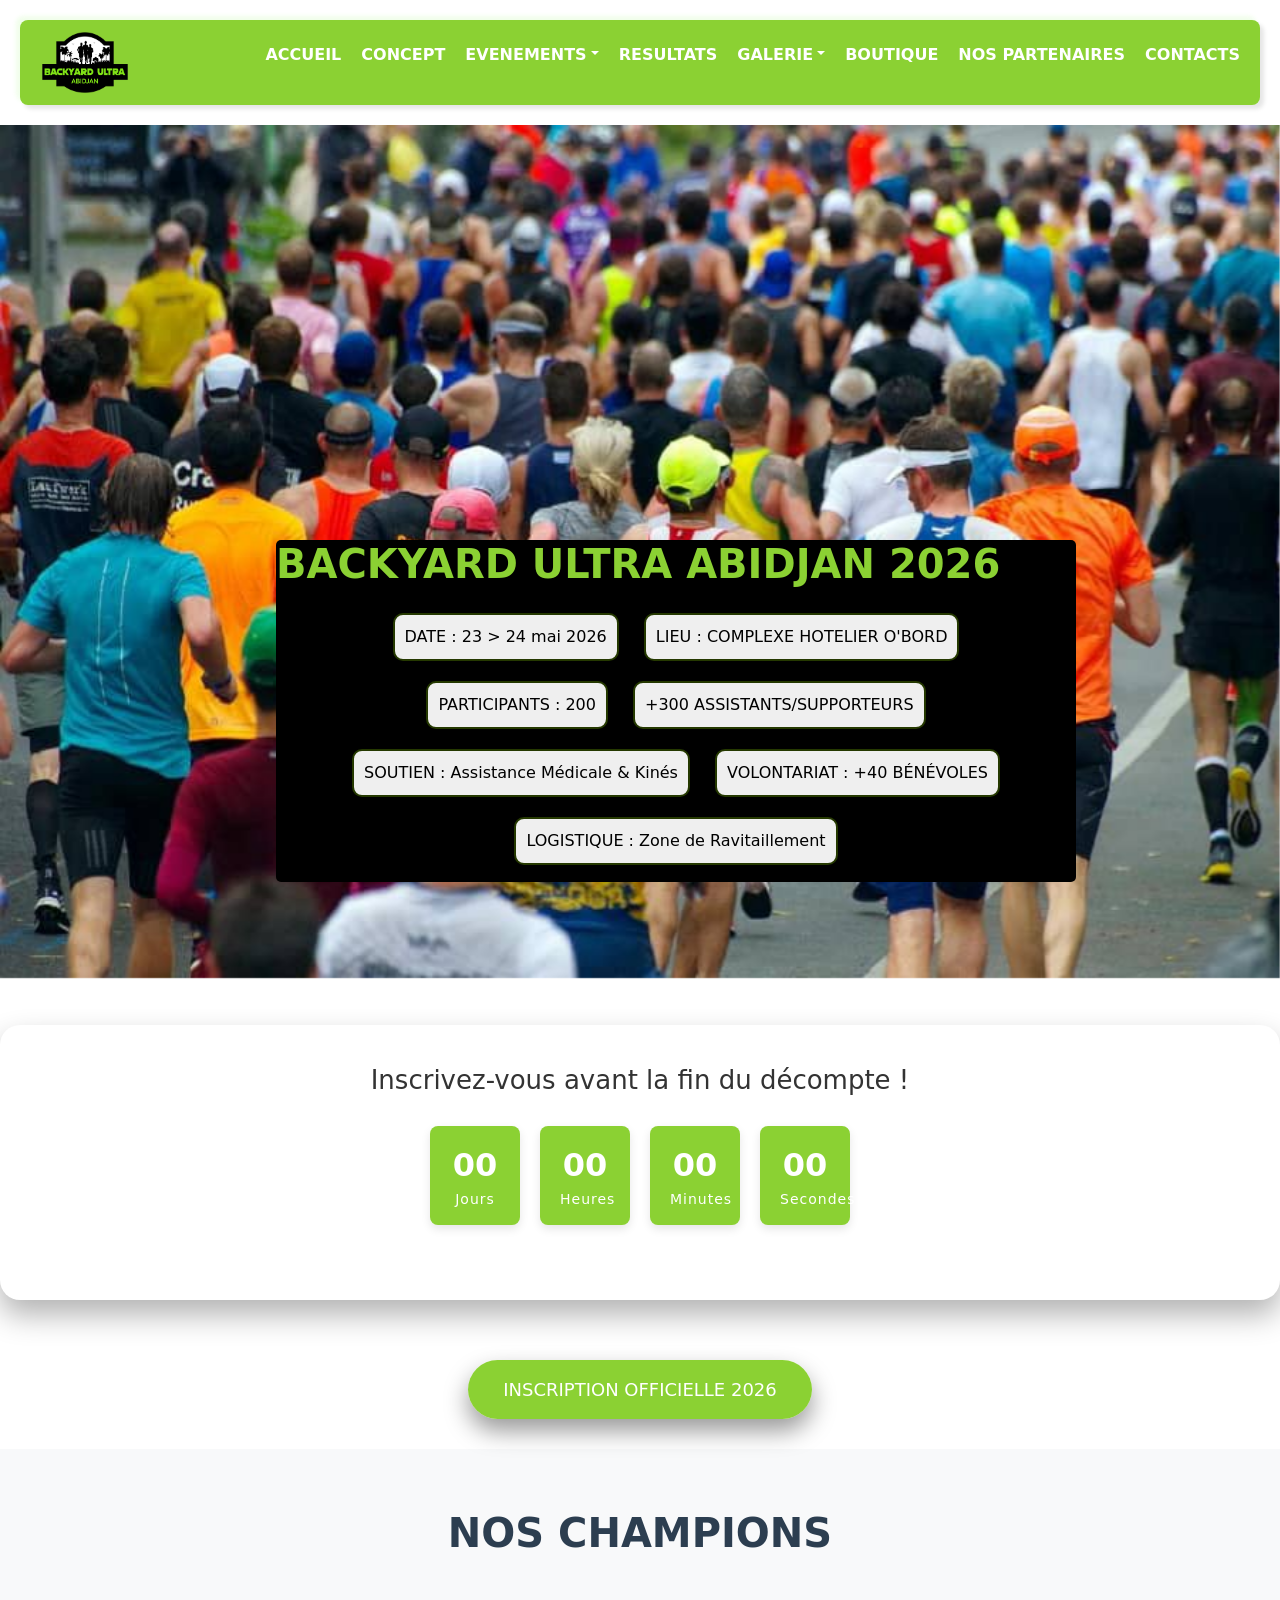
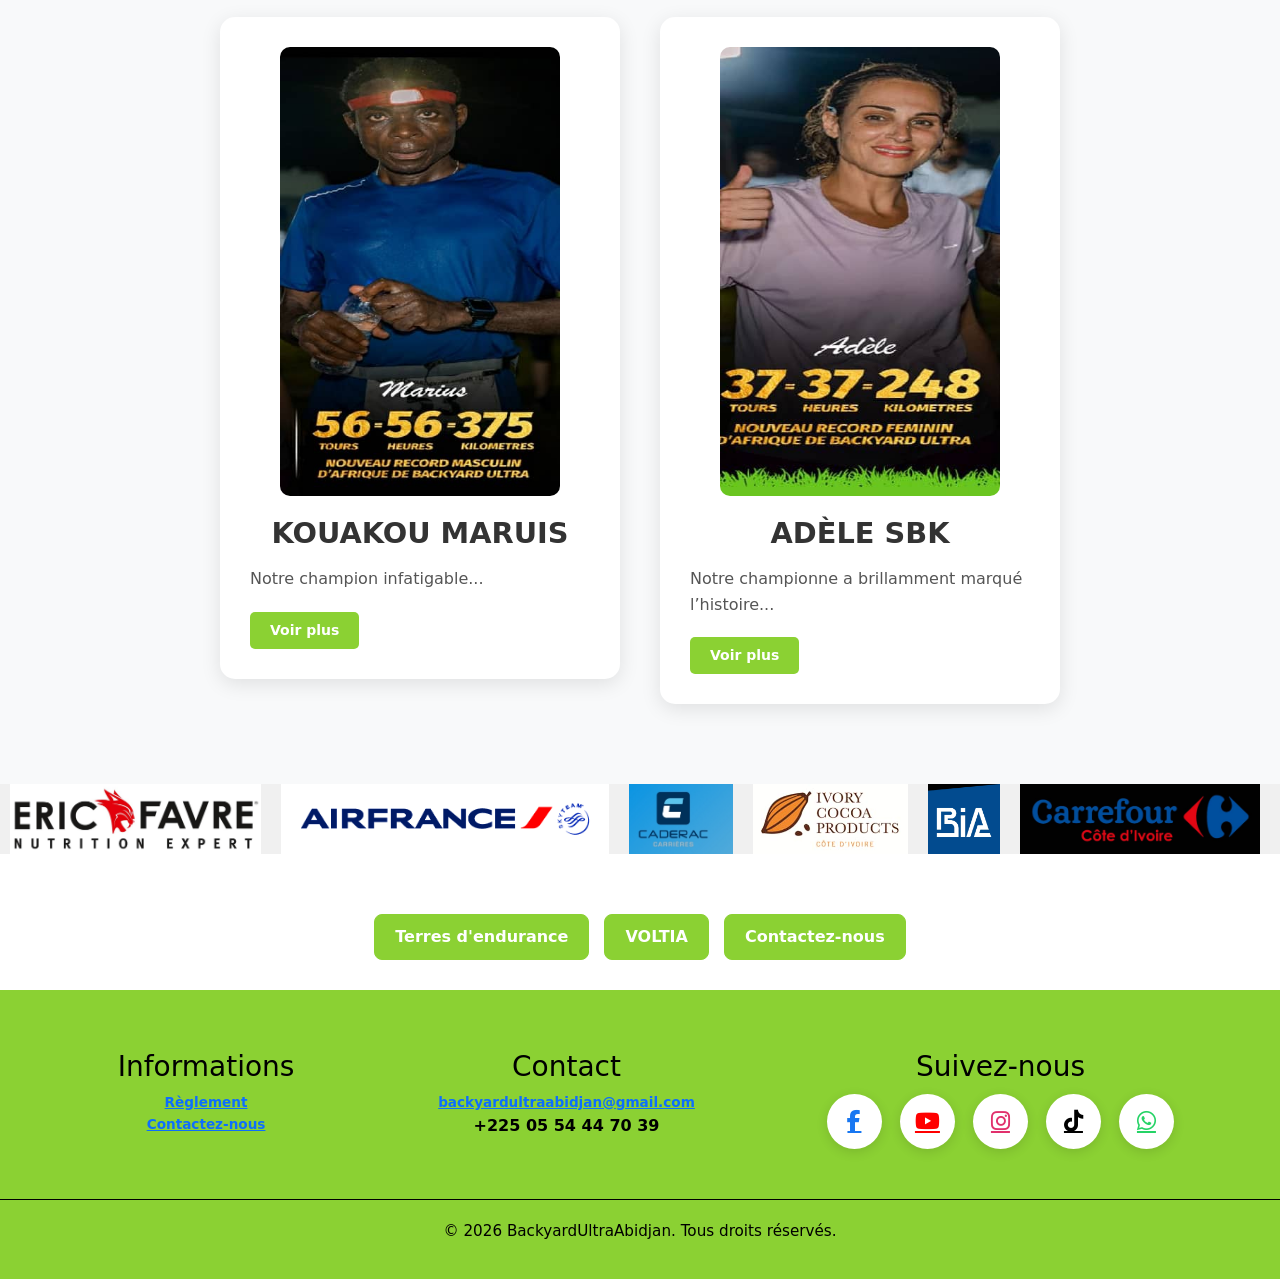
==== index.html @ 65a9fda5 "finition" ====
<!DOCTYPE html>
<html lang="en">
<head>
    <meta charset="UTF-8">
    <meta name="viewport" content="width=device-width, initial-scale=1.0">
     <title>BackyardUltraAbidjan</title>
    <link rel="stylesheet" href="style.css">
    <link href="https://cdn.jsdelivr.net/npm/bootstrap@5.3.3/dist/css/bootstrap.min.css" rel="stylesheet" integrity="sha384-QWTKZyjpPEjISv5WaRU9OFeRpok6YctnYmDr5pNlyT2bRjXh0JMhjY6hW+ALEwIH" crossorigin="anonymous">
     <link rel="stylesheet" href="https://cdnjs.cloudflare.com/ajax/libs/font-awesome/6.5.0/css/all.min.css">
    
   
   
</head>
<body>
   <!--l'entete-->
    <header>
        <div class="logo">
            <img src="logo/BUA_New logo positif pour digital@4x.png" alt="">
        </div>

       <div class="menu-btn" id="menuBtn">☰</div>


        <nav>
            <ul> 
                <li><a href="index.html" class="active">ACCUEIL</a></li>
                <li><a href="concept.html">CONCEPT</a></li>
                <li><a href="evenement.html" class="dropdown-toggle" id="dropdownMenuLink" data-bs-toggle="dropdown" aria-expanded="false">EVENEMENTS</a>
 <!--menu deroulant--><ul class="dropdown-menu" aria-labelledby="dropdownMenuLink">
                        <li><a class="dropdown-item" href="inscription.html">INSCRIPTION</a></li>
                        <li><a class="dropdown-item" href="reglement.html">RÈGLEMENTS</a></li>
                        <li><a class="dropdown-item" href="participant.html">PARTICIPANTS</a></li>
                        
                        
                     </ul>
                <li><a href="resultat.html">RESULTATS</a></li>
                <li><a href="galerie.html" class="dropdown-toggle" id="dropdownMenuLink" data-bs-toggle="dropdown" aria-expanded="false">GALERIE</a>
 <!--menu deroulant--><ul class="dropdown-menu" aria-labelledby="dropdownMenuLink">
                        <li><a class="dropdown-item" href="photo.html">PHOTOS</a></li>
                        <li><a class="dropdown-item" href="video.html">VIDEOS</a></li>
                        
                     </ul>
                </li>
                <li><a href="boutique.html">BOUTIQUE</a></li>
                <li><a href="partenaire.html">NOS PARTENAIRES</a></li>
                <li><a href="contact.html">CONTACTS</a></li>
            </ul>
        </nav>
    </header>
    
    <main>
        <div id="carouselExampleSlidesOnly" class="carousel slide" data-bs-ride="carousel">
            <div class="carousel-inner">
                <div class="carousel-item active">
                <img src="img/photo1.jpeg" class="d-block w-100 h-25"  alt="...">
                </div>
                <div class="carousel-item">
                <img src="img/photo2.jpg" class="d-block w-100  h-25" alt="...">
                </div>
                <div class="carousel-item">
                <img src="img/photo3.jpg" class="d-block w-100  h-25" alt="...">
                </div>
            </div>
        </div>
       
        <!--nos actualites-->
        <div class="actualite">
            <h1 class="defile">BACKYARD ULTRA ABIDJAN 2026</h1>
        <div class="btn">
            <button>DATE : 23 > 24 mai 2026</button>
            <button>LIEU : COMPLEXE HOTELIER O'BORD</button>
            <button>PARTICIPANTS : 200</button>
            <button>+300 ASSISTANTS/SUPPORTEURS</button>
            <button>SOUTIEN : Assistance Médicale & Kinés</button>
            <button>VOLONTARIAT : +40 BÉNÉVOLES</button>
            <button>LOGISTIQUE : Zone de Ravitaillement</button>
        </div>
        </div>
        <!--nos records-->
 </main>    
  <div class="countdown-container">
    <h2 class="inscription-h2">Inscrivez-vous avant la fin du décompte !</h2>
    <div class="countdown">
        <div class="time-box"><span id="days">00</span><p>Jours</p></div>
        <div class="time-box"><span id="hours">00</span><p>Heures</p></div>
        <div class="time-box"><span id="minutes">00</span><p>Minutes</p></div>
        <div class="time-box"><span id="seconds">00</span><p>Secondes</p></div>
    </div>
</div>

<div class="action-section">
    <a href="inscription.html" class="register-button">INSCRIPTION OFFICIELLE 2026</a>
</div>
<section class="champions-section">
    <h2>NOS CHAMPIONS</h2>

    <div class="champions-wrapper">
        <div class="profile-card">
            <img src="img/maruis3.jpeg" alt="Champion" class="profile-img">
            <h3>Kouakou Maruis</h3>
            <div class="content">
                <p>Notre champion infatigable...</p>
                <div class="more-text">
                    <p>Marius Kouakou est un athlète ivoirien spécialisé en <strong>ultra-endurance</strong>, 
particulièrement dans le format <strong>Backyard Ultra</strong>, 
une course où chaque athlète doit parcourir <strong>6,7 km toutes les heures</strong>.
<br>

Lors de la <strong>Backyard Ultra Abidjan 2025</strong>, 
il remporte la compétition après <strong>31 boucles consécutives</strong>, 
soit environ <strong>207 km en 31 heures</strong>.
<br>

Sur la scène internationale, il réalise une performance historique en Belgique 
en <strong>avril 2025</strong> avec <strong>56 boucles</strong> 
(≈ <strong>375 km</strong>), 
devenant <strong>recordman africain masculin</strong> de la discipline.
<br>

Par ses exploits, Marius Kouakou contribue activement 
au rayonnement de la <strong>Côte d’Ivoire</strong> 
dans l’ultra-endurance mondiale.
</p>
                </div>
                <button class="btn-read-more">Voir plus</button>
            </div>
        </div>

        <div class="profile-card">
            <img src="img/adele.jpeg" alt="Championne" class="profile-img">
            <h3>Adèle Sbk</h3>
            <div class="content">
                <p>Notre championne a brillamment marqué l’histoire...</p>
                <div class="more-text">
                    <p>Adèle est une athlète ivoirienne spécialisée en <strong>ultra-endurance</strong>, 
notamment dans le format <strong>Backyard Ultra</strong>, 
une discipline exigeante où les coureurs doivent parcourir 
<strong>6,7 km chaque heure</strong> sans limite de temps.
<br>

Lors de la <strong>Backyard Ultra Abidjan 2025</strong>, 
elle s’illustre comme <strong>meilleure femme de la compétition</strong> 
en réalisant <strong>30 boucles consécutives</strong>, 
confirmant sa place parmi les athlètes majeures de la discipline en Côte d’Ivoire.
<br>

Sur la scène internationale, Adèle réalise une performance historique 
en <strong>avril 2025 en Belgique</strong> en complétant 
<strong>37 boucles</strong>, soit environ <strong>248 km</strong>.
<br>

Cette performance lui permet de devenir 
<strong>recordwoman africaine féminine de Backyard Ultra</strong>, 
faisant d’elle une figure inspirante de l’ultra-endurance africaine 
et un modèle pour de nombreuses coureuses.
</p>
                </div>
                <button class="btn-read-more">Voir plus</button>
            </div>
        </div>
    </div>
</section>


    <div class="marquee-container">
    <div class="marquee-track">
        <img src="logo/eric favre.jpeg" alt="Logo Eric Favre">
        <img src="logo/Logo-Air-France_10x213mm.jpeg" alt="Logo Air France">
        <img src="logo/caderac bleu.png" alt="Logo CADERAC">
        <img src="logo/cocoa.jpeg" alt="Logo Ivory Cocoa Products">
        <img src="logo/bia.jpeg" alt="Logo BIA">
        <img src="logo/carefou.jpeg" alt="Logo Carrefour">
        <img src="logo/Logo-Agilly.jpeg" alt="Logo Agilly">
        <img src="logo/satom.jpeg" alt="Logo SOGEA SATOM">
        <img src="logo/Logo-BeSport-Officiel-Noir-PDF.jpeg" alt="Logo Be Sport">
        <img src="logo/Logo-SCCI-2-_3_.jpeg" alt="Logo SCCI">
        <img src="logo/sotaci.jpeg" alt="Logo Sotaci">

        <img src="logo/eric favre.jpeg" alt="Logo Eric Favre">
        <img src="logo/Logo-Air-France_10x213mm.jpeg" alt="Logo Air France">
        <img src="logo/caderac bleu.png" alt="Logo CADERAC">
        <img src="logo/cocoa.jpeg" alt="Logo Ivory Cocoa Products">
        <img src="logo/bia.jpeg" alt="Logo BIA">
        <img src="logo/carefou.jpeg" alt="Logo Carrefour">
        <img src="logo/Logo-Agilly.jpeg" alt="Logo Agilly">
        <img src="logo/satom.jpeg" alt="Logo SOGEA SATOM">
        <img src="logo/Logo-BeSport-Officiel-Noir-PDF.jpeg" alt="Logo Be Sport">
        <img src="logo/Logo-SCCI-2-_3_.jpeg" alt="Logo SCCI">
        <img src="logo/sotaci.jpeg" alt="Logo Sotaci">
    </div>
    </div>




 <div class="action-section">
    <div class="additional-links">
        <a href="https://www.terresdendurance.com" target="_blank">Terres d'endurance</a>
        <span class="separator">•</span>

        <a href="https://www.voltia.com" target="_blank">VOLTIA</a>
        <span class="separator">•</span>

        <!-- <a href="inscription.html">Règlement de la course</a>
        <span class="separator">•</span> -->

        <!-- <a href="partenaire.html">Nos Partenaires</a>
        <span class="separator">•</span> -->

        <a href="contact.html">Contactez-nous</a>
    </div>
</div>

    
    <footer>
    <div class="footer-container">
        
        <div class="footer-column">
            <h3>Informations</h3>
            <p class="contact-detail-c">
                <a href="reglement.html">Règlement</a>
            </p>
            <p class="contact-detail-c">
                <a href="contact.html">Contactez-nous</a>
            </p>
        </div>

        <div class="footer-column">
            <h3>Contact</h3>
            <p class="contact-detail-c">
                <a href="mailto:gmail.com">backyardultraabidjan@gmail.com</a>
            </p> 
            <p class="contact-detail">
                +225 05 54 44 70 39
            </p>
        </div>

        <div class="footer-column">
            <h3>Suivez-nous</h3>
            <div class="social-icons">
                <a href="https://www.facebook.com/share/1AxxpA745M/" target="_blank" class="social-link facebook"><i class="fab fa-facebook-f"></i></a>
                <a href="https://www.youtube.com/@BackyardUltraAbidjan" target="_blank" class="social-link youtube"><i class="fab fa-youtube"></i></a>
                <a href="https://www.instagram.com/backyardultraabidjan" target="_blank" class="social-link instagram"><i class="fab fa-instagram"></i></a>
                <a href="#" target="_blank" class="social-link tiktok"><i class="fab fa-tiktok"></i></a>
                <a href="#" target="_blank" class="social-link whatsapp"><i class="fab fa-whatsapp"></i></a>
            </div>
        </div>

    </div>

    <div class="footer-bottom">
        <div class="container">
            <p>&copy; <span id="year"></span> BackyardUltraAbidjan. Tous droits réservés.</p>
        </div>
    </div>

   </footer>
   
    
    <script src="https://cdn.jsdelivr.net/npm/bootstrap@5.3.3/dist/js/bootstrap.bundle.min.js" integrity="sha384-YvpcrYf0tY3lHB60NNkmXc5s9fDVZLESaAA55NDzOxhy9GkcIdslK1eN7N6jIeHz" crossorigin="anonymous"></script>
    <script src="script.js"></script>
</body>
</html>
---- style.css ----
*{
    margin: 0;
    padding: 0;
    box-sizing: border-box;
}
body{
    font-family: "Trebuchet MS";
}
header{
    display: flex;
    justify-content: space-between;
    margin: 20px;
    box-shadow: 4px 4px 4px rgba(0, 0, 0, 0.1), -4px -4px 4px rgba(108, 248, 53, 0.1);
    border-radius: 8px;
    padding: 10px 20px;
    align-items: center;
    background-color: rgba(139,209,51,1);
}
.logo img {
    height: 65px;
    width: 90px;
    border-radius: 5px;
}
nav ul{
    display: flex;
    list-style: none;
    gap: 20px;
    
}
nav ul li a {
    text-decoration: none;
    color: white;
    transition: 0.3s;
    font-weight: bold;
}
nav ul li a:hover {
    display: block;
    color: rgba(139,209,51,1);
    background-color: white;
    padding: 10px;
    transition: 0.3s;
}
/*nos actualites*/
.actualite{
    position: absolute;
    top: 60%;
    left: 20%;
    background-color: #000000;
    width: 800px;
    margin: auto 20px;
    border-radius: 5px;
}
.actualite h1{
    font-weight: bold;
    color: rgba(139,209,51,1);
    text-align: center;
}
.btn {
    display: grid;
    grid-template-columns: 1fr 1fr;
}
.actualite button{
    gap: 20px;
    padding: 10px;
    border-radius: 10px;
    border: #253900 solid 2px;
    margin: 10px;
}
/*nos records*/
.records{
    background-color: #EEEEEE;
    margin: auto;
    width: 1000px;
    padding: 10px;
    height: fit-content;
    align-self: center;
}
.records h2{
    text-align: center;
}
.records-contenu{
    display: grid;
    grid-template-columns: 1fr 1fr;
    gap: 20px;

}
.records-contenu img{
    width: 500px;
    height: 500px;
}
.records .text{
    overflow: scroll;
    height: 500px;
}

.defile {
  white-space: nowrap;
  display: inline-block;
  position: relative;
  animation: defilement 8s linear infinite;
}

@keyframes defilement {
  from {
    transform: translateX(100%);
  }
  to {
    transform: translateX(-100%);
  }
}

@media (max-width: 768px) {
    .actualite {
        position: relative;
        left: auto;
        width: 95%;
        margin: 20px auto;
    }
}
html, body {
    overflow-x: hidden;
}

footer {
  background-color:rgba(139,209,51,1);
  padding: 20px 0;
  font-size: 0.95rem;
  width: 100%;
  text-align: center;

}

 
   
.concept-container {
  max-width: 800px;
  margin: 50px auto;
  padding: 40px;
  
  font-family: "Trebuchet MS";
  background: #ffffff;
  border-radius: 15px;
  box-shadow: 0 10px 30px rgba(139,209,51,1);
  font-size: 1.2rem; 
  border: 5px solid transparent;
  animation: cadre-lumineux 5s infinite linear;
}

.concept-container h1 {
  text-align: center;
  font-size: 2.5em;
  color: rgba(139,209,51,1);
  margin-bottom: 20px;
  text-transform: uppercase;
  letter-spacing: 2px;
  padding-bottom: 10px;
  border-bottom: 3px solid rgba(139,209,51,1);
}

.concept-container p {
  text-align: center;
  font-size: 1.5em;
  color:rgba(139,209,51,1);
  margin-top: 30px;
  margin-bottom: 25px;
}

.concept-container ul {
  list-style: none;
  padding: 0;
  margin: 0;
}

.concept-container li {
  background-color: #e9f7ff;
  padding: 15px 20px;
  margin-bottom: 10px;
  border-radius: 8px;
  transition: transform 0.3s ease, box-shadow 0.3s ease;
  font-size: 1.1em;
  color: black;
  line-height: 1.5;
}

.concept-container li:hover {
  transform: translateY(-3px);
  box-shadow: 0 5px 15px rgba(139,209,51,1);
}

.concept-container li strong {
  color: rgba(139,209,51,1);
  font-weight: 700;
}

@keyframes cadre-lumineux {
  0% {
    border-color: rgba(139,209,51,1);
    box-shadow: 0 0 20px rgba(139,209,51,1);
  }
  25% {
    border-color: #28a745;
    box-shadow: 0 0 25px rgba(40, 167, 69, 0.8);
  }
  50% {
    border-color: rgba(139,209,51,1);
    box-shadow: 0 0 20px rgba(7, 255, 52, 0.705);
  }
  75% {
    border-color: rgba(139,209,51,1);
    box-shadow: 0 0 25px rgba(139,209,51,1);
  }
  100% {
    border-color: rgba(139,209,51,1);
    box-shadow: 0 0 20px rgba(139,209,51,1);
  }
}

.expectations-container {
    max-width: 900px;
    margin: 50px auto;
    text-align: center;
    padding: 40px;
    border-radius: 20px;
    background: linear-gradient(135deg,rgba(139,209,51,1), rgba(139,209,51,1));
    box-shadow: 0 8px 25px rgba(0,0,0,0.2);
    animation: fadeIn 1.5s ease-in-out;
    font-size: 1.2rem;
    font-family: "Trebuchet MS";
}


.concept-h3{
  color: white;
  font-family: "Trebuchet MS";
}


.expectations-container h2 {
    color: white;
    font-size: 2.3rem;
    letter-spacing: 2px;
    margin-bottom: 25px;
    animation: slideDown 1.2s ease-out;
}

.expectations-list {
    list-style: none;
    padding: 0;
    margin: 0;
}

.list-item {
    background: white;
    padding: 20px;
    margin: 15px 0;
    border-radius: 15px;
    box-shadow: 0 5px 15px rgba(0,0,0,0.1);
    transition: transform .3s, box-shadow .3s;
    animation: slideUp 1s ease-out;
}

.list-item:hover {
    transform: translateY(-5px) scale(1.02);
    box-shadow: 0 10px 25px rgba(0,0,0,0.15);
}

.list-item h3 {
    color: rgba(139,209,51,1);
    margin-bottom: 10px;
}

.sub-list {
    margin-top: 10px;
    text-align: left;
    list-style: disc;
    padding-left: 30px;
    color: #444;
}

@keyframes fadeIn {
    from { opacity: 0; transform: scale(0.95); }
    to { opacity: 1; transform: scale(1); }
}

@keyframes slideUp {
    from { opacity: 0; transform: translateY(30px); }
    to { opacity: 1; transform: translateY(0); }
}

@keyframes slideDown {
    from { opacity: 0; transform: translateY(-20px); }
    to { opacity: 1; transform: translateY(0); }
}
 
.countdown-container {
  background: white;
  padding: 40px;
  border-radius: 20px;
  text-align: center;
  box-shadow: 0 15px 30px rgba(0,0,0,0.3);
  animation: fadeIn 1s ease-in-out;
}

.inscription-h2 {
  margin-bottom: 30px;
  font-size: 26px;
  color: #333;
}

.countdown {
  display: flex;
  gap: 20px;
  justify-content: center;
  flex-wrap: wrap;
}

.time-box {
  background: rgba(139,209,51,1);
  color: white;
  padding: 20px 25px;
  border-radius: 14px;
  min-width: 90px;
  box-shadow: 0 8px 15px rgba(0,0,0,0.2);
  animation: pulse 1.5s infinite;
}

.time-box span {
  font-size: 32px;
  font-weight: bold;
  display: block;
}

.time-box p {
  margin: 0;
  font-size: 14px;
  letter-spacing: 1px;
}

.action-section {
  margin-top: 30px;
  text-align: center;
}

.register-button {
  display: inline-block;
  padding: 16px 35px;
  background: linear-gradient(rgba(139,209,51,1), rgba(139,209,51,1), rgba(139,209,51,1));
  color: white;
  font-size: 18px;
  text-decoration: none;
  border-radius: 50px;
  box-shadow: 0 12px 25px rgba(0,0,0,0.4);
  transition: 0.4s;
}

.register-button:hover {
  transform: translateY(-5px) scale(1.05);
  box-shadow: 0 20px 35px rgba(0,0,0,0.5);
}

@keyframes pulse {
  0% { transform: scale(1); }
  50% { transform: scale(1.07); }
  100% { transform: scale(1); }
}

@media (max-width: 600px) {
  .time-box {
    min-width: 70px;
    padding: 15px;
  }

  .time-box span {
    font-size: 24px;
  }
}

.annonce-box {
  max-width: 800px;
  margin: auto;
}

.annonce-box h2 {
  text-align: center;
  margin-bottom: 20px;
}

.annonce {
  display: flex;
  gap: 20px;
  background: white;
  padding: 20px;
  border-radius: 12px;
  box-shadow: 0 5px 15px rgba(0,0,0,0.1);
  align-items: center;
}

.annonce-img {
  width: 180px;
  height: 180px;
  object-fit: cover;
  border-radius: 10px;
}

.annonce-text {
  flex: 1;
}

.voir-plus-btn {
  margin-top: 12px;
  padding: 10px 18px;
  border: none;
  background: rgba(139,209,51,1);
  color: white;
  border-radius: 6px;
  cursor: pointer;
  transition: 0.3s;
}

.voir-plus-btn:hover {
  background: rgba(54, 209,191, 1);
}

.contact-section {
    display: flex;
    justify-content: center;
    padding: 40px 15px;
    font-family: 'Trebuchet MS';
}

.contact-card {
    background: white;
    max-width: 900px;
    width: 100%;
    padding: 40px;
    border-radius: 18px;
    box-shadow: 0 6px 20px rgba(0,0,0,0.08);
}

.title {
    font-size: 34px;
    color: rgba(139,209,51,1);
    text-align: center;
}

.description {
    text-align: center;
    color: #555;
    max-width: 700px;
    margin: 10px auto 20px;
    font-size: 1.2rem;
}

.subheader {
    color: rgba(139,209,51,1);
    margin-top: 25px;
    text-align: center;
}

.contact-grid {
    display: grid;
    grid-template-columns: repeat(auto-fit, minmax(260px, 1fr));
    gap: 20px;
    margin-top: 25px;
}

.contact-item {
    display: flex;
    gap: 15px;
    padding: 18px;
    background: #f9fbff;
    border-radius: 12px;
    box-shadow: 0 3px 12px rgba(0,0,0,0.06);
}

.icon-wrap i {
    font-size: 28px;
    color: rgba(139,209,51,1);
}

.contact-title {
    color: rgba(139,209,51,1);
    font-size: 15px;
    margin: 0;
}

.contact-detail {
    font-weight: 600;
    margin: 2px 0 0 0;
    font-size: 1rem;
}
.contact-detail-c {
  font-size: 0.85rem;
  font-weight: 600;
    margin: 2px 0 0 0;
    
    
}

.contact-detail a {
    color:black;
    text-decoration: none;

}

.section-title {
    margin-top: 40px;
    color: rgba(139,209,51,1);
    text-align: center;
}

.contact-form {
    display: flex;
    flex-direction: column;
    gap: 12px;
    width: 100%;
    margin-top: 15px;
}

.contact-form input,
.contact-form textarea {
    padding: 14px;
    border-radius: 10px;
    border: 1px solid #dfe6f3;
    background: #f7faff;
    font-size: 16px;
    outline: none;
}

.btn-c {
    width: 220px;
    padding: 14px;
    background: rgba(139,209,51,1);
    border: none;
    border-radius: 30px;
    font-weight: bold;
    cursor: pointer;
    margin-top: 10px;
}

.btn-c:hover {
    background: rgba(54,209,191,1);
}

.separator {
    margin: 35px 0;
    border: none;
    height: 2px;
    background: #e6e6e6;
}

.social-icons {
    display: flex;
    justify-content: center;
    gap: 18px;
    margin-top: 10px;
}

.social-link {
    width: 55px;
    height: 55px;
    background: #fff;
    display: flex;
    justify-content: center;
    align-items: center;
    border-radius: 50%;
    font-size: 22px;
    box-shadow: 0 3px 12px rgba(0,0,0,0.12);
    transition: 0.3s;
}

.social-link:hover {
    transform: scale(1.12);
}

.facebook { color: #1877f2; }
.youtube { color: #ff0000; }
.instagram { color: #e1306c; }
.tiktok { color: #000; }
.whatsapp { color: #25d366; }

.action-section {
    display: flex;
    justify-content: center;
    padding: 30px 0;
}

.additional-links {
    display: flex;
    flex-wrap: wrap; 
    gap: 15px; 
    justify-content: center; 
}

.additional-links .separator {
    display: none;
}

.additional-links a {
    display: inline-block;
    background-color: rgba(139,209,51,1);
    color: white;
    border: 1px solid rgba(139,209,51,1);
    border-radius: 8px;
    padding: 10px 20px;
    text-decoration: none;
    font-weight: bold;
    font-size: 16px;
    transition: background-color 0.3s ease, transform 0.1s ease;
}

.additional-links a:hover {
   background-color: rgba(54, 209,191, 1);
    border-color: rgba(54, 209,191, 1);
    transform: scale(1.02); 
}

.additional-links a:active {
    background-color: rgba(139,209,51,1);
    transform: scale(0.98);
}

/* .marquee-container {
    overflow: hidden; 
    height: 100px; 
    background-color: #f0f0f0; 
    margin: 20px 0; 
    width: 100%;
}

.marquee-content {
    display: flex;
    white-space: nowrap;
    animation: scroll-left 10s linear infinite;
}

.marquee-container:hover .marquee-content {
    animation-play-state: paused;
}

.marquee-content img {
    height: 90px; 
    width: auto; 
    margin: 0 30px; 
    align-self: center; 
} */

/* @keyframes scroll-left {
    from {
        transform: translateX(0); 
    }
    to {
        transform: translateX(-50%); 
    }
} */
 /* .marquee-container {
    width: 100%;
    overflow: hidden;
    background: #f0f0f0;
    padding: 15px 0;
} */

/* .marquee-content {
    display: flex;
    width: 200%;              
    animation: marquee 30s linear infinite;
} */

/* Logos */
/* .marquee-content img {
    height: 50px;
    width: auto;
    margin: 0 30px;
    flex-shrink: 0;        
} */

/* Animation stable */


/* Mobile */


/* Pause au survol (PC) */
/* .marquee-container:hover .marquee-content {
    animation-play-state: paused;
} */


.sponsor-section {
    max-width: 1200px;
    margin: 60px auto;
    padding: 20px;
    text-align: center;
}

.sponsor-row {
    margin: 40px 0;
    display: flex;
    justify-content: center;
    flex-wrap: wrap;
    gap: 40px;
}

.sponsor-row img {
    max-height: 120px;
    object-fit: contain;
    transition: 0.3s ease;
    filter: brightness(1);
}

.sponsor-row img:hover {
    transform: scale(1.08);
    filter: brightness(1.15);
}

.level-1 img {
    max-height: 150px;
}

.level-2 img {
    max-height: 130px;
}

.level-3 img {
    max-height: 120px;
}

.level-4 img {
    max-height: 100px;
}

@media (max-width: 768px) {
    .sponsor-row {
        gap: 25px;
    }

    .sponsor-row img {
        max-height: 90px;
    }

    .level-1 img {
        max-height: 120px;
    }
}

.sponsor-section-container {
    width: 100%;
    display: flex;
    justify-content: center;
    padding: 70px 20px;
    background: #f9fafb;
}

.sponsor-content {
    max-width: 900px;
    text-align: center;
}

.sponsor-content h1 {
    font-size: 38px;
    color: #1a2a4a;
    font-weight: 700;
    margin-bottom: 20px;
}

.sponsor-content p {
    font-size: 18px;
    line-height: 1.7;
    color: #444;
    margin-bottom: 30px;
}

.cta-button {
    display: inline-block;
    background:  rgba(139,209,51,1);
    padding: 14px 34px;
    color: white;
    font-size: 18px;
    border-radius: 35px;
    text-decoration: none;
    font-weight: 600;
    transition: 0.3s;
}

.cta-button:hover {
    background: rgba(54, 209,191, 1);
    transform: translateY(-2px);
}

.partner-title-section {
    text-align: center;
    margin: 40px 0 20px;
}

.partner-title-section h2 {
    font-size: 32px;
    font-weight: 700;
    color: rgba(139,209,51,1);
    position: relative;
    display: inline-block;
}

.partner-title-section h2::after {
    content: "";
    display: block;
    width: 80px;
    height: 4px;
    margin: 10px auto 0;
    border-radius: 3px;
    background: rgba(139,209,51,1);
}

.menu-btn {
  display: none;
  font-size: 30px;
  cursor: pointer;
}

@media (max-width: 768px) {
  .menu-btn {
    display: block;
  }

  .nav-links {
    display: none;
  }

  .nav-links.active {
    display: flex;
    flex-direction: column;
  }
}

.inscription-section {
  text-align: center;
  max-width: 700px;
  margin: 50px auto;
  font-family: Arial, sans-serif;
}

.title {
  font-size: 2.5rem;
  margin-bottom: 25px;
  font-weight: bold;
  color: #333;
}

.countdown {
  display: flex;
  justify-content: center;
  gap: 20px;
  margin-bottom: 35px;
}

.countdown div {
  background: #8bd133;
  padding: 15px 20px;
  border-radius: 8px;
  color: white;
  box-shadow: 0 4px 10px rgba(0,0,0,0.1);
  width: 90px;
}

.countdown span {
  font-size: 2rem;
  font-weight: bold;
  display: block;
}

.cta-box {
  background: #f5f5f5;
  padding: 25px;
  border-radius: 10px;
  box-shadow: 0 4px 10px rgba(0,0,0,0.1);
}

.cta-box p {
  margin-bottom: 20px;
  line-height: 1.6;
  font-size: 1.1rem;
}

.btn-link {
  display: inline-block;
  padding: 12px 25px;
  background: #8bd133;
  color: white;
  font-weight: bold;
  text-decoration: none;
  border-radius: 6px;
  transition: 0.3s;
}

.btn-link:hover {
  background: rgba(54, 209,191, 1);
}

@media (max-width: 500px) {
  .countdown {
    flex-wrap: wrap;
  }
}

.reglement-box {
  max-width: 800px;
  margin: 50px auto;
  padding: 30px;
  background: #ffffff;
  border-radius: 12px;
  box-shadow: 0 4px 20px rgba(0,0,0,0.1);
  font-family: Arial, sans-serif;
}

.reglement-title {
  text-align: center;
  font-size: 2.3rem;
  margin-bottom: 20px;
  color:rgba(139,209,51,1);
}

.intro {
  text-align: center;
  font-size: 1.1rem;
  margin-bottom: 40px;
  line-height: 1.6;
  color: #444;
}

.reglement-list {
  counter-reset: regles;
  list-style: none;
  padding-left: 0;
}

.reglement-list li {
  margin-bottom: 35px;
  padding-left: 10px;
}

.reglement-list h3 {
  font-size: 1.4rem;
  margin-bottom: 10px;
  color: #8bd133;
  font-weight: bold;
}

.reglement-list p {
  font-size: 1rem;
  line-height: 1.6;
  color: #333;
}

@media (max-width: 600px) {
  .reglement-box {
    padding: 20px;
  }
  .reglement-title {
    font-size: 1.8rem;
  }
  .reglement-list h3 {
    font-size: 1.2rem;
  }
}

.participants-box {
  max-width: 700px;
  margin: 40px auto;
  padding: 25px;
  background: #ffffff;
  border-radius: 12px;
  box-shadow: 0 3px 15px rgba(0,0,0,0.08);
  text-align: center;
  font-family: "Trebuchet MS";
}

.participants-title {
  font-size: 2.5rem;
  margin-bottom: 10px;
  color: #2c3e50;
  font-family: "Trebuchet MS";
}


.participants-subtitle {
  font-size: 1.5rem;
  margin-bottom: 15px;
  color: #8bd133;
  font-family: "Trebuchet MS";
}


.participants-text {
  font-size: 1.2rem;
  line-height: 1.6;
  color: #444;
  font-family: "Trebuchet MS";
}
  


@media (max-width: 600px) {
  .participants-box {
    padding: 20px;
  }
  .participants-title {
    font-size: 1.6rem;
  }
  .participants-subtitle {
    font-size: 1.1rem;
  }
}

.photos-page {
  max-width: 1200px;
  margin: 50px auto;
  padding: 20px;
  font-family: Arial, sans-serif;
}

.photos-title {
  text-align: center;
  font-size: 2.5rem;
  margin-bottom: 40px;
  color: #2c3e50;
  font-weight: bold;
}

.edition-block {
  margin-bottom: 50px;
}

.edition-block h2 {
  font-size: 1.8rem;
  color: #8bd133;
  margin-bottom: 15px;
  border-left: 6px solid #8bd133;
  padding-left: 10px;
}

.edition-gallery {
  display: grid;
  grid-template-columns: repeat(auto-fit, minmax(250px, 1fr));
  gap: 15px;
}

.edition-gallery img {
  width: 100%;
  height: 300px;
  object-fit: cover;
  border-radius: 10px;
  box-shadow: 0 3px 12px rgba(0,0,0,0.15);
  transition: transform 0.3s;
}

.edition-gallery img:hover {
  transform: scale(1.05);
}

@media (max-width: 600px) {
  .photos-title {
    font-size: 2rem;
  }
  .edition-block h2 {
    font-size: 1.4rem;
  }
}

/* .videos-page {
  max-width: 1200px;
  margin: 50px auto;
  padding: 20px;
  font-family: Arial, sans-serif;
}

.videos-title {
  text-align: center;
  font-size: 2.5rem;
  margin-bottom: 40px;
  color: #2c3e50;
}

.edition-block {
  margin-bottom: 50px;
}

.edition-block h2 {
  font-size: 1.8rem;
  color: #8bd133;
  margin-bottom: 15px;
  border-left: 6px solid #8bd133;
  padding-left: 10px;
} */
/* 
.video-gallery {
  display: grid;
  grid-template-columns: repeat(auto-fit, minmax(320px, 1fr));
  gap: 20px;
}

.video-gallery video {
  width: 100%;
  height: 220px;
  object-fit: cover;
  border-radius: 12px;
  box-shadow: 0 3px 12px rgba(0,0,0,0.15);
} */

@media (max-width: 600px) {
  .videos-title {
    font-size: 2rem;
  }
  .video-gallery video {
    height: 200px;
  }
}

.carousel-inner{
  height: 100vh;
}

@media (max-width: 992px) {
  header {
    margin: 10px;
    padding: 10px 15px;
  }

  nav ul {
    gap: 12px;
  }
}

@media (max-width: 768px) {
  .menu-btn {
    display: block;
    color: white;
  }

  nav ul {
    position: absolute;
    top: 75px;
    right: 15px;
    background: rgba(139,209,51,1);
    flex-direction: column;
    width: 220px;
    padding: 15px;
    border-radius: 10px;
    display: none;
    z-index: 999;
  }

  nav ul.show {
    display: flex;
  }

  nav ul li a {
    padding: 10px;
  }

  .carousel-inner {
    height: 45vh;
  }

  .actualite {
    position: relative;
    top: auto;
    left: auto;
    width: 95%;
    margin: 20px auto;
    padding: 15px;
  }

  .actualite h1 {
    font-size: 22px;
  }

  .btn {
    grid-template-columns: 1fr;
    
  }

  .records {
    width: 100%;
    padding: 15px;
  }

  .records-contenu {
    grid-template-columns: 1fr;
  }

  .records-contenu img {
    width: 100%;
    height: auto;
  }

  .records .text {
    height: auto;
    overflow: visible;
  }

  .annonce {
    flex-direction: column;
    text-align: center;
  }

  .annonce-img {
    width: 100%;
    height: auto;
  }

  .countdown {
    gap: 12px;
  }

  .time-box {
    min-width: 70px;
    padding: 12px;
  }

  h1, h2 {
    font-size: clamp(20px, 5vw, 28px);
  }
}

@media (max-width: 480px) {
  .logo img {
    height: 50px;
  }

  .register-button {
    font-size: 15px;
    padding: 12px 25px;
  }

  .actualite button {
    font-size: 13px;
  }
}

.dropdown-menu-custom {
    max-height: 0;
    overflow: hidden;
    transition: max-height 0.3s ease;
}

.dropdown-custom.open .dropdown-menu-custom {
    max-height: 500px;
}

/* ==========================================
   SECTION CHAMPIONS - STYLES POUR VOIR PLUS
   ========================================== */

.champions-section {
    padding: 60px 20px;
    background: #f8f9fa;
}

.champions-section h2 {
    text-align: center;
    font-size: 2.5rem;
    color: #2c3e50;
    margin-bottom: 40px;
    font-weight: bold;
}

.champions-wrapper {
    display: flex;
    justify-content: center;
    align-items: flex-start;
    gap: 40px;
    flex-wrap: wrap;
    max-width: 1200px;
    margin: 0 auto;
    padding: 20px;
}

.profile-card {
    flex: 0 1 400px;
    background: white;
    border-radius: 15px;
    padding: 30px;
    box-shadow: 0 5px 20px rgba(0,0,0,0.1);
    text-align: center;
    transition: transform 0.3s ease, box-shadow 0.3s ease;
}

.profile-card:hover {
    transform: translateY(-5px);
    box-shadow: 0 8px 30px rgba(0,0,0,0.15);
}

.profile-img {
    width: 100%;
    max-width: 280px;
    height: auto;
    border-radius: 10px;
    margin-bottom: 20px;
    object-fit: cover;
}

.profile-card h3 {
    font-size: 1.8rem;
    color: #333;
    margin-bottom: 15px;
    font-weight: bold;
    text-transform: uppercase;
}

.profile-card .content {
    text-align: left;
}

.profile-card .content p {
    font-size: 1rem;
    line-height: 1.6;
    color: #555;
    margin-bottom: 10px;
}

/* ✅ STYLES CRITIQUES POUR LE BOUTON "VOIR PLUS" */
.more-text {
    max-height: 0;
    opacity: 0;
    overflow: hidden;
    transition: max-height 0.6s ease-in-out, opacity 0.4s ease, margin-top 0.3s ease;
    margin-top: 0;
}

.more-text.expanded {
    max-height: 2000px;
    opacity: 1;
    margin-top: 15px;
}

.more-text p {
    margin: 0;
    line-height: 1.7;
    color: #444;
}

.more-text strong {
    color: #007bff;
    font-weight: 600;
}

.btn-read-more {
    margin-top: 15px;
    padding: 12px 28px;
    background-color: #007bff;
    color: white;
    border: none;
    border-radius: 6px;
    font-size: 16px;
    font-weight: 600;
    cursor: pointer;
    transition: all 0.3s ease;
    display: inline-block;
    /* Amélioration pour mobile */
    -webkit-tap-highlight-color: transparent;
    touch-action: manipulation;
    user-select: none;
}

.btn-read-more:hover {
    background-color: rgba(54, 209,191, 1);
    transform: translateY(-2px);
    box-shadow: 0 4px 12px rgba(54, 209,191, 1);
}

.btn-read-more:active {
    transform: translateY(0);
    background-color: #004085;
}

/* Responsive pour les cartes */
@media (max-width: 768px) {
    .champions-wrapper {
        flex-direction: column;
        align-items: center;
    }

    .profile-card {
        max-width: 90%;
    }

    .profile-card h3 {
        font-size: 1.5rem;
    }
}

.iframe-container {
    position: relative;
    width: 100%;
    padding-top: 56.25%; /* ratio 16:9 */
}

.iframe-container iframe {
    position: absolute;
    top: 0;
    left: 0;
    width: 100%;
    height: 100%;
}

.video-container {
  position: relative;
  padding-bottom: 56.25%; /* Ratio 16:9 */
  height: 0;
  overflow: hidden;
}

.video-container iframe {
  position: absolute;
  top: 0;
  left: 0;
  width: 100%;
  height: 100%;
}

/* Couleur de fond du bloc menu déroulant */
.dropdown-menu {
    background-color: rgba(139,209,51,1) !important; 
    border: 0.2px solid rgba(139,209,51,1);
    
    
}

/* Couleur du texte des liens */
.dropdown-item {
    color: #ffffff !important; /* Texte blanc */
}

/* Effet au survol des liens (hover) */
.dropdown-item:hover {
    background-color: white !important; /* Orange au survol */
    color: rgba(139,209,51,1) !important;
}



        .video-gallery {
            max-width: 1400px;
            margin: 0 auto;
        }

        .gallery-header {
            text-align: center;
            margin-bottom: 50px;
        }

        .gallery-header h1 {
            color: white;
            font-size: 3rem;
            margin-bottom: 10px;
            text-shadow: 2px 2px 4px rgba(0,0,0,0.3);
        }

        .gallery-header p {
            color: rgba(255,255,255,0.9);
            font-size: 1.2rem;
        }

      .video-grid {
    display: flex;
    flex-wrap: wrap;
    gap: 20px;
    justify-content: center;
}

.video-item {
    width: 100%;
    max-width: 560px; /* Largeur max pour ne pas que la vidéo soit géante */
    margin-bottom: 30px;
}

/* Styles de base de la section */


.container {
    max-width: 1000px;
    margin: 0 auto;
}



/* .congrats {
    font-weight: bold;
    color: rgba(139,209,51,1); 
    margin-top: 15px;
} */

/* Grille de boutons Responsive */
/* .results-grid {
    display: flex;
    flex-wrap: wrap; /* Permet de passer à la ligne si pas assez de place */
    /* justify-content: center; */
    /* gap: 15px; Espace entre les boutons */
    /* margin-top: 20px;
/* } */  

/* Style des boutons */
/* .btn-result {
    display: inline-block;
    padding: 15px 25px;
    background-color: rgba(139,209,51,1);
    color: white;
    text-decoration: none;
    border-radius: 5px;
    font-weight: bold;
    transition: background 0.3s ease;
    min-width: 200px; 
/* } */

/* .btn-result:hover {
    background-color: rgba(54, 209,191, 1);
} */

/* --- Media Queries pour tablettes et mobiles --- */

@media (max-width: 768px) {
    h1 {
        font-size: 1.8rem;
    }
    
    .btn-result {
        width: 100%; /* Les boutons prennent toute la largeur sur mobile */
        max-width: 300px;
    }
}

@media (max-width: 480px) {
    .intro-text {
        font-size: 0.9rem; /* Texte légèrement plus petit sur petit mobile */
    }
}

/* Conteneur principal */
  .section-reglement {
    display: flex;
    justify-content: center;
    padding: 20px;
    width: 100%;
    box-sizing: border-box;
  }

  /* Style du bouton Règlement */
  .btn-reglement {
    display: inline-flex;
    align-items: center;
    justify-content: center;
    gap: 10px;               
    padding: 14px 28px;
    background-color: rgba(139,209,51,1); 
    color: #ffffff;
    text-decoration: none;
    font-family: Arial, sans-serif;
    font-weight: bold;
    border-radius: 6px;
    transition: background 0.3s ease, transform 0.2s ease;
    text-align: center;
  }

  /* Effet au survol */
  .btn-reglement:hover {
    background-color: rgba(54, 209,191, 1);
    transform: scale(1.02);
  }

  /* Adaptation Mobile */
  @media (max-width: 480px) {
    .btn-reglement {
      width: 100%;      /* Le bouton prend toute la largeur sur mobile */
      font-size: 0.9rem;
    }
  }

  footer {
    background-color: rgba(139,209,51,1);
    color: black;
    padding: 40px 0 20px;
}

.footer-container {
    display: flex;
    justify-content: space-around;
    flex-wrap: wrap; /* Pour le mobile */
    max-width: 1200px;
    margin: 0 auto;
}

.footer-column {
    margin: 20px;
    min-width: 200px;
}

.footer-bottom {
    text-align: center;
    border-top: 1px solid ;
    margin-top: 30px;
    padding-top: 20px;
}

.marquee-container {
  width: 100%;
  overflow: hidden;
  background: #f0f0f0;
}

.marquee-track {
  display: flex;
  width: max-content;        /* clé absolue */
  animation: marquee 35s linear infinite;
}

.marquee-track img {
  height: 70px;
  margin: 0 10px;
  flex-shrink: 0;
}

/* animation CONTINUE */
@keyframes marquee {
  from {
    transform: translateX(0);
  }
  to {
    transform: translateX(-50%);
  }
}

/* mobile : ralentir */
@media (max-width: 768px) {
  .marquee-track {
    animation-duration: 50s;
  }
}
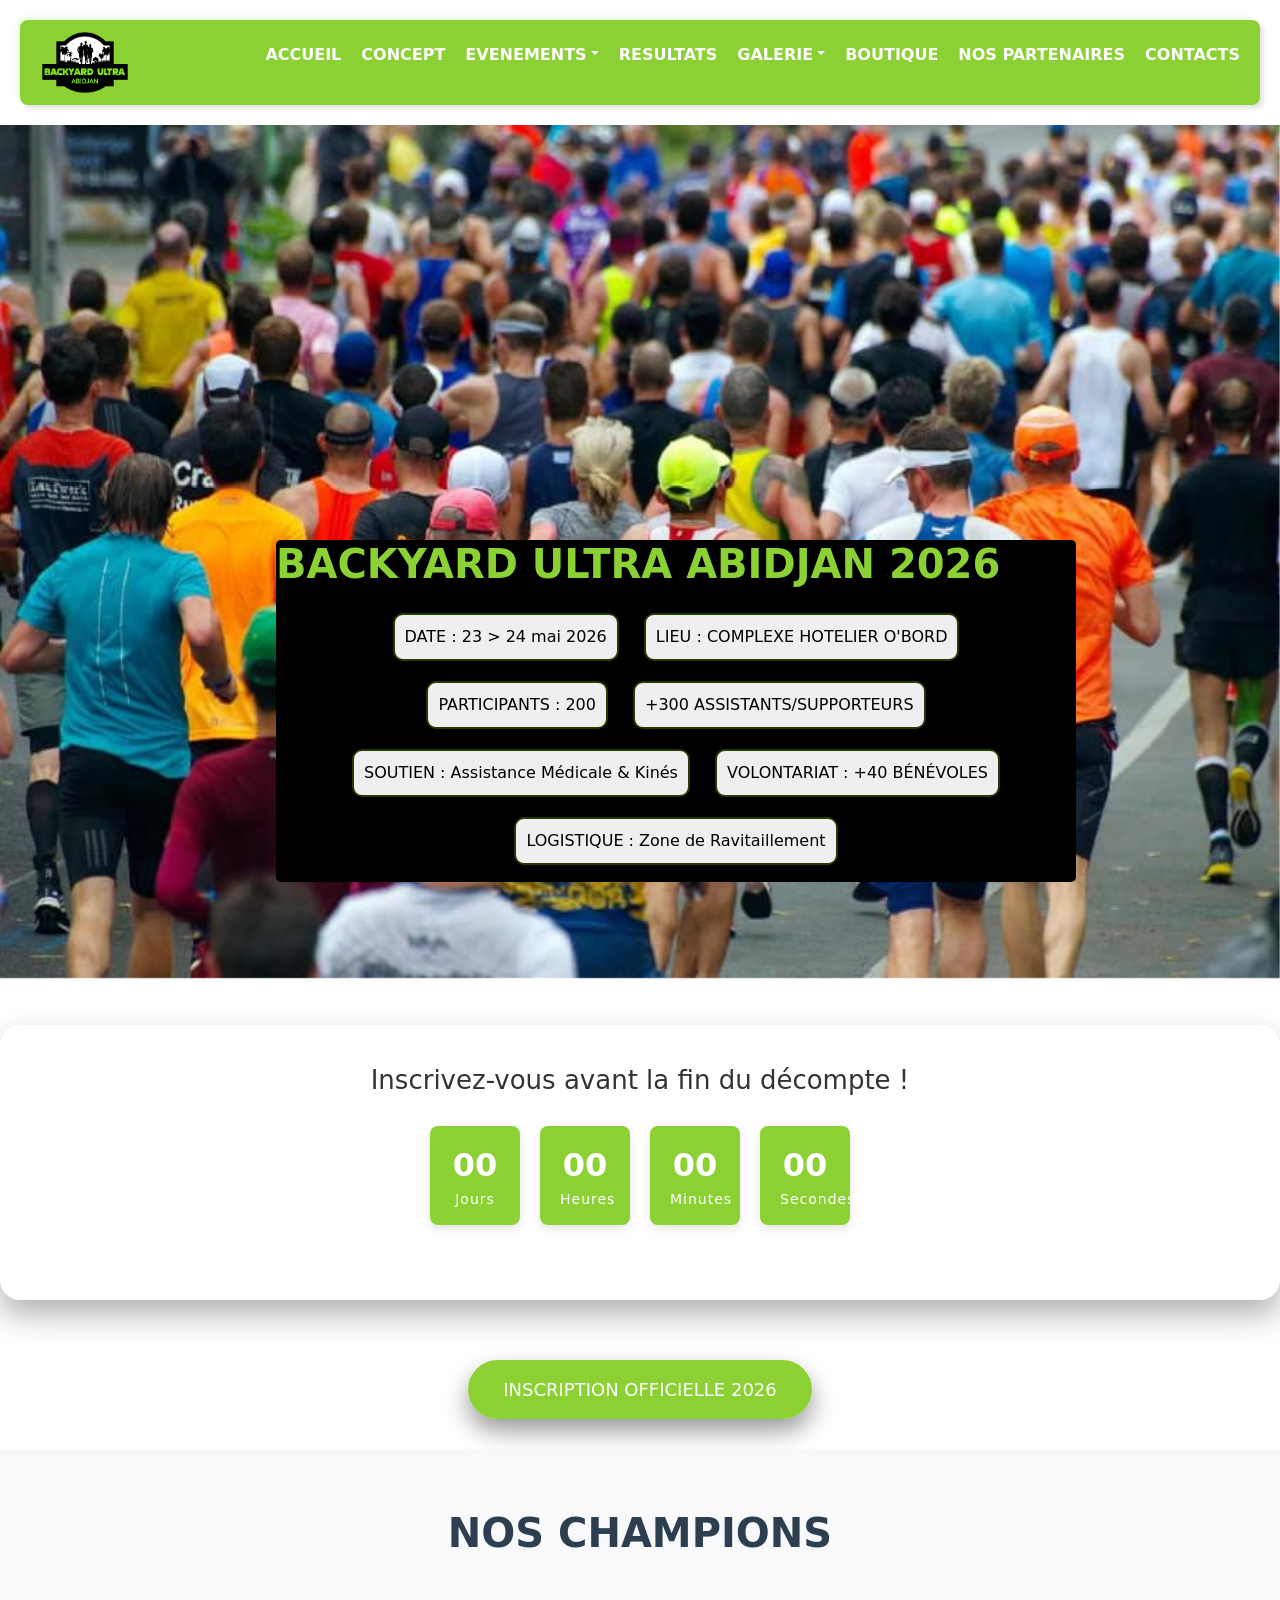
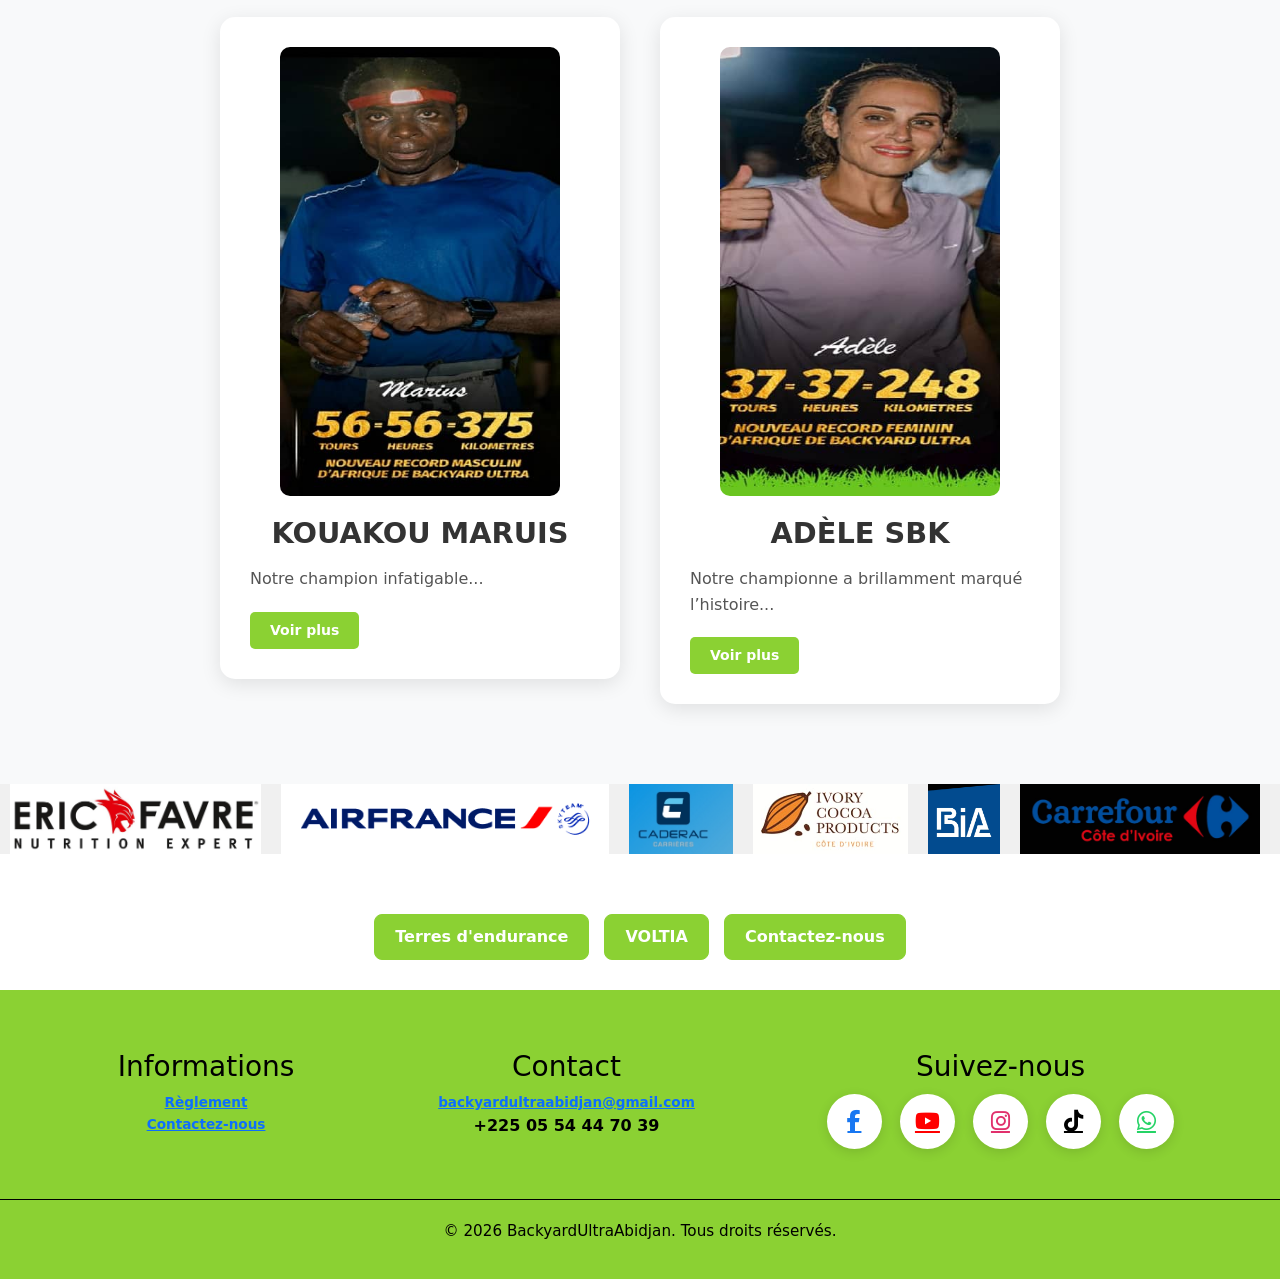
==== commit adc1d174: "mailtook" ====
--- a/index.html
+++ b/index.html
@@ -228,7 +228,7 @@
         <div class="footer-column">
             <h3>Contact</h3>
             <p class="contact-detail-c">
-                <a href="mailto:gmail.com">backyardultraabidjan@gmail.com</a>
+                <a href="mailto:backyardultraabidjan@gmail.com">backyardultraabidjan@gmail.com</a>
             </p> 
             <p class="contact-detail">
                 +225 05 54 44 70 39
--- a/style.css
+++ b/style.css
@@ -1517,22 +1517,7 @@
 
 /* --- Media Queries pour tablettes et mobiles --- */
 
-@media (max-width: 768px) {
-    h1 {
-        font-size: 1.8rem;
-    }
-    
-    .btn-result {
-        width: 100%; /* Les boutons prennent toute la largeur sur mobile */
-        max-width: 300px;
-    }
-}
-
-@media (max-width: 480px) {
-    .intro-text {
-        font-size: 0.9rem; /* Texte légèrement plus petit sur petit mobile */
-    }
-}
+
 
 /* Conteneur principal */
   .section-reglement {
@@ -1634,3 +1619,193 @@
     animation-duration: 50s;
   }
 }
+
+
+.results-section {
+            max-width: 1200px;
+            margin: 0 auto;
+            background: white;
+            border-radius: 20px;
+            padding: 40px 20px;
+            box-shadow: 0 20px 60px rgba(139,209,51,1);
+            font-family: 'Trebuchet MS';
+        }
+
+        .res {
+            text-align: center;
+            font-size: 2.5rem;
+            color: rgba(139,209,51,1);
+            margin-bottom: 30px;
+            letter-spacing: 2px;
+            font-weight: 700;
+            position: relative;
+            padding-bottom: 15px;
+        }
+
+        .res::after {
+            content: '';
+            position: absolute;
+            bottom: 0;
+            left: 50%;
+            transform: translateX(-50%);
+            width: 80px;
+            height: 4px;
+            background: linear-gradient(90deg, rgba(139,209,51,1), rgba(139,209,51,1));
+            border-radius: 2px;
+        }
+
+        .intro-text {
+            max-width: 800px;
+            margin: 0 auto 50px;
+            padding: 0 20px;
+        }
+
+        .intro-text p {
+            margin-bottom: 20px;
+            font-size: 1.2rem;
+            text-align: center;
+            
+        }
+
+        .intro-text strong {
+            color: rgba(139,209,51,1);
+            font-weight: 600;
+        }
+
+        .congrats {
+            font-size: 1.2rem;
+            font-weight: 600;
+            color: rgba(139,209,51,1);
+            margin-top: 30px;
+            padding: 20px;
+            background: linear-gradient(135deg, white, white);
+            border-radius: 10px;
+            border-left: 4px solid rgba(139,209,51,1);
+        }
+
+        .results-grid {
+            display: grid;
+            grid-template-columns: repeat(auto-fit, minmax(100px, 1fr));
+            gap: 20px;
+            padding: 0 20px;
+            max-width: 1000px;
+            margin: 0 auto;
+        }
+
+        .btn-result {
+            display: flex;
+            align-items: center;
+            justify-content: center;
+            padding: 15px 20px;
+            background: linear-gradient(135deg, rgba(139,209,51,1) 0%, rgba(139,209,51,1) 100%);
+            color: white;
+            text-decoration: none;
+            border-radius: 12px;
+            font-weight: 600;
+            font-size: 0.9rem;
+            letter-spacing: 1px;
+            transition: all 0.3s ease;
+            box-shadow: 0 4px 15px rgba(139,209,51,1);
+            position: relative;
+            overflow: hidden;
+        }
+
+        .btn-result::before {
+            content: '';
+            position: absolute;
+            top: 0;
+            left: -100%;
+            width: 100%;
+            height: 100%;
+            background: rgba(54, 209,191, 1);
+            transition: left 0.5s ease;
+        }
+
+        .btn-result:hover::before {
+            left: 100%;
+        }
+
+        .btn-result:hover {
+            transform: translateY(-5px);
+            box-shadow: 0 8px 25px rgba(54, 209,191, 1);
+        }
+
+        .btn-result:active {
+            transform: translateY(-2px);
+        }
+
+        /* Responsive pour tablettes */
+        @media (max-width: 768px) {
+            .results-section {
+                padding: 30px 15px;
+            }
+
+            h1 {
+                font-size: 2rem;
+            }
+
+            .intro-text p {
+                font-size: 1rem;
+            }
+
+            .congrats {
+                font-size: 1.1rem;
+                padding: 15px;
+            }
+
+            .results-grid {
+                grid-template-columns: repeat(auto-fit, minmax(200px, 1fr));
+                gap: 20px;
+            }
+
+            .btn-result {
+                padding: 20px 25px;
+                font-size: 1rem;
+            }
+        }
+
+        /* Responsive pour mobile */
+        @media (max-width: 480px) {
+            body {
+                padding: 10px;
+            }
+
+            .results-section {
+                padding: 25px 15px;
+                border-radius: 15px;
+            }
+
+            h1 {
+                font-size: 1.6rem;
+                margin-bottom: 20px;
+            }
+
+            h1::after {
+                width: 60px;
+            }
+
+            .intro-text {
+                margin-bottom: 35px;
+            }
+
+            .intro-text p {
+                font-size: 0.95rem;
+                margin-bottom: 15px;
+            }
+
+            .congrats {
+                font-size: 1rem;
+                padding: 12px;
+            }
+
+            .results-grid {
+                grid-template-columns: 1fr;
+                gap: 15px;
+                padding: 0 10px;
+            }
+
+            .btn-result {
+                padding: 18px 20px;
+                font-size: 0.95rem;
+               } 
+                }
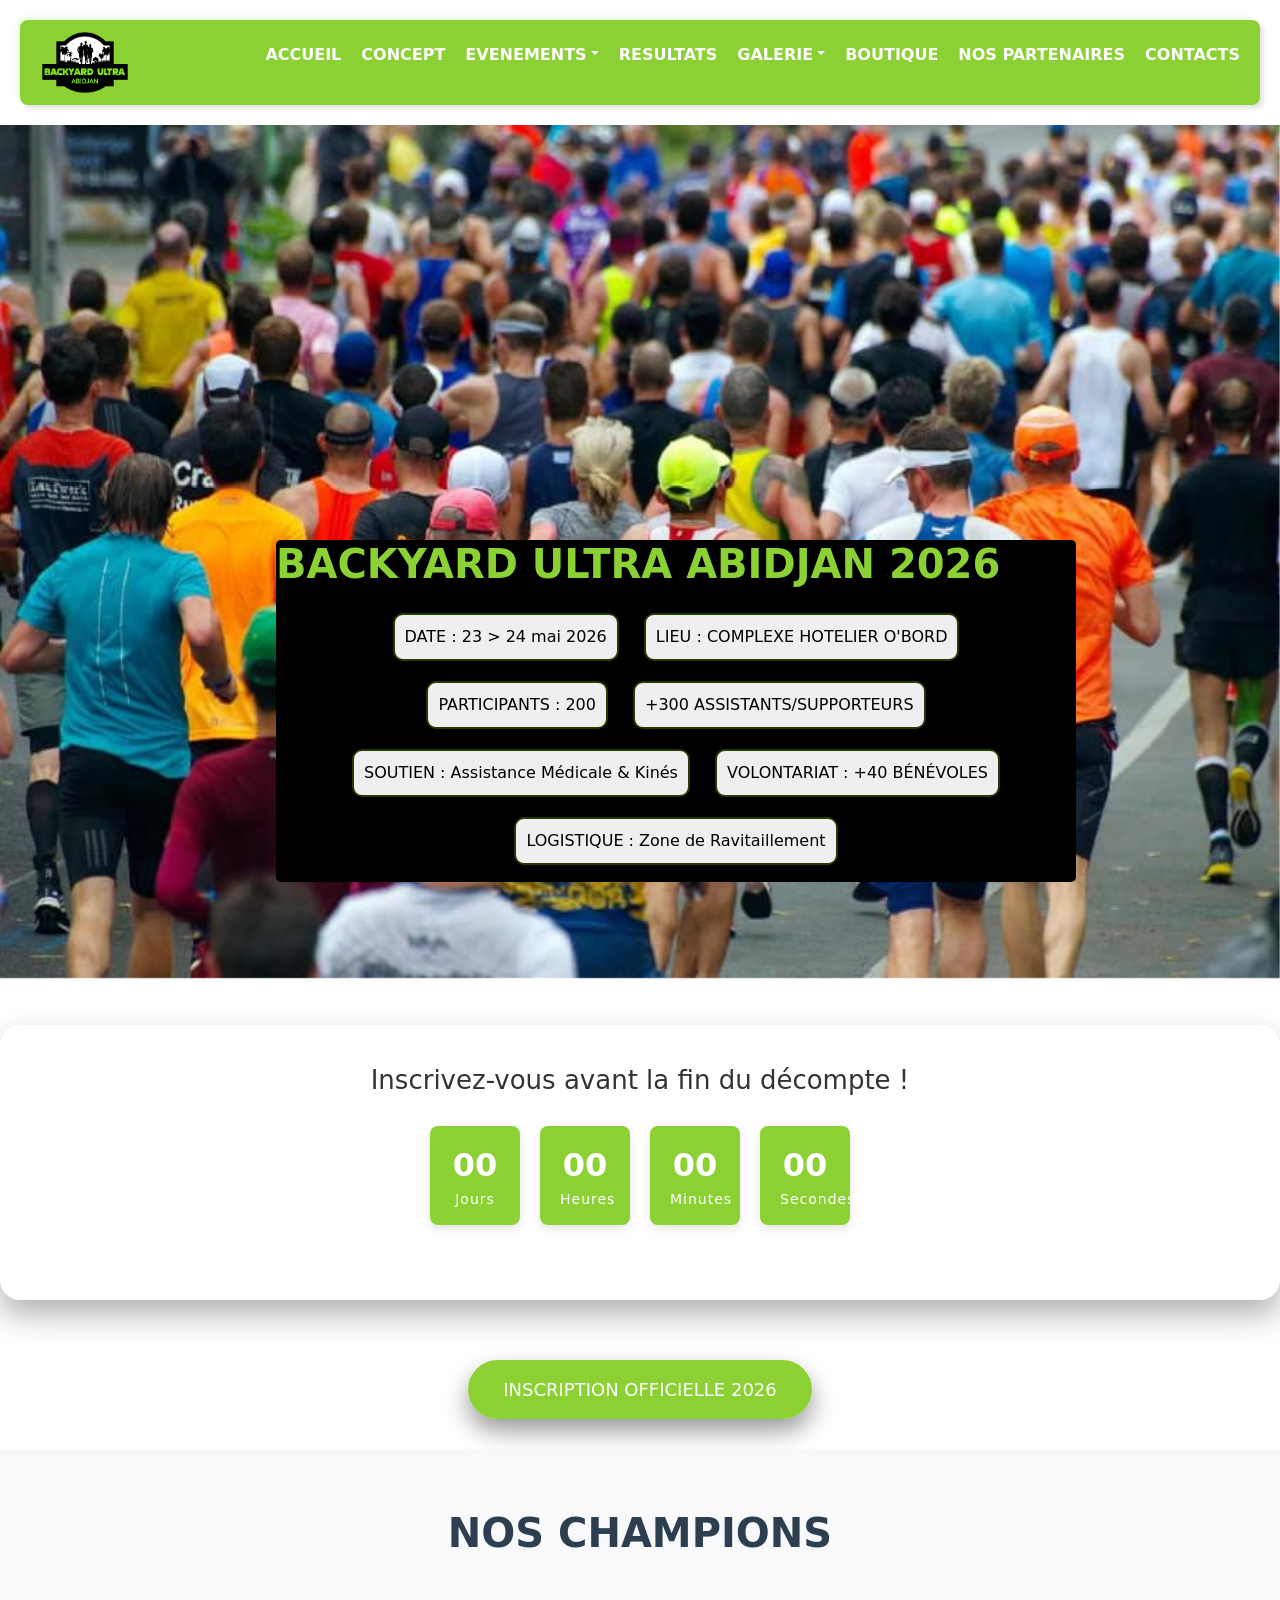
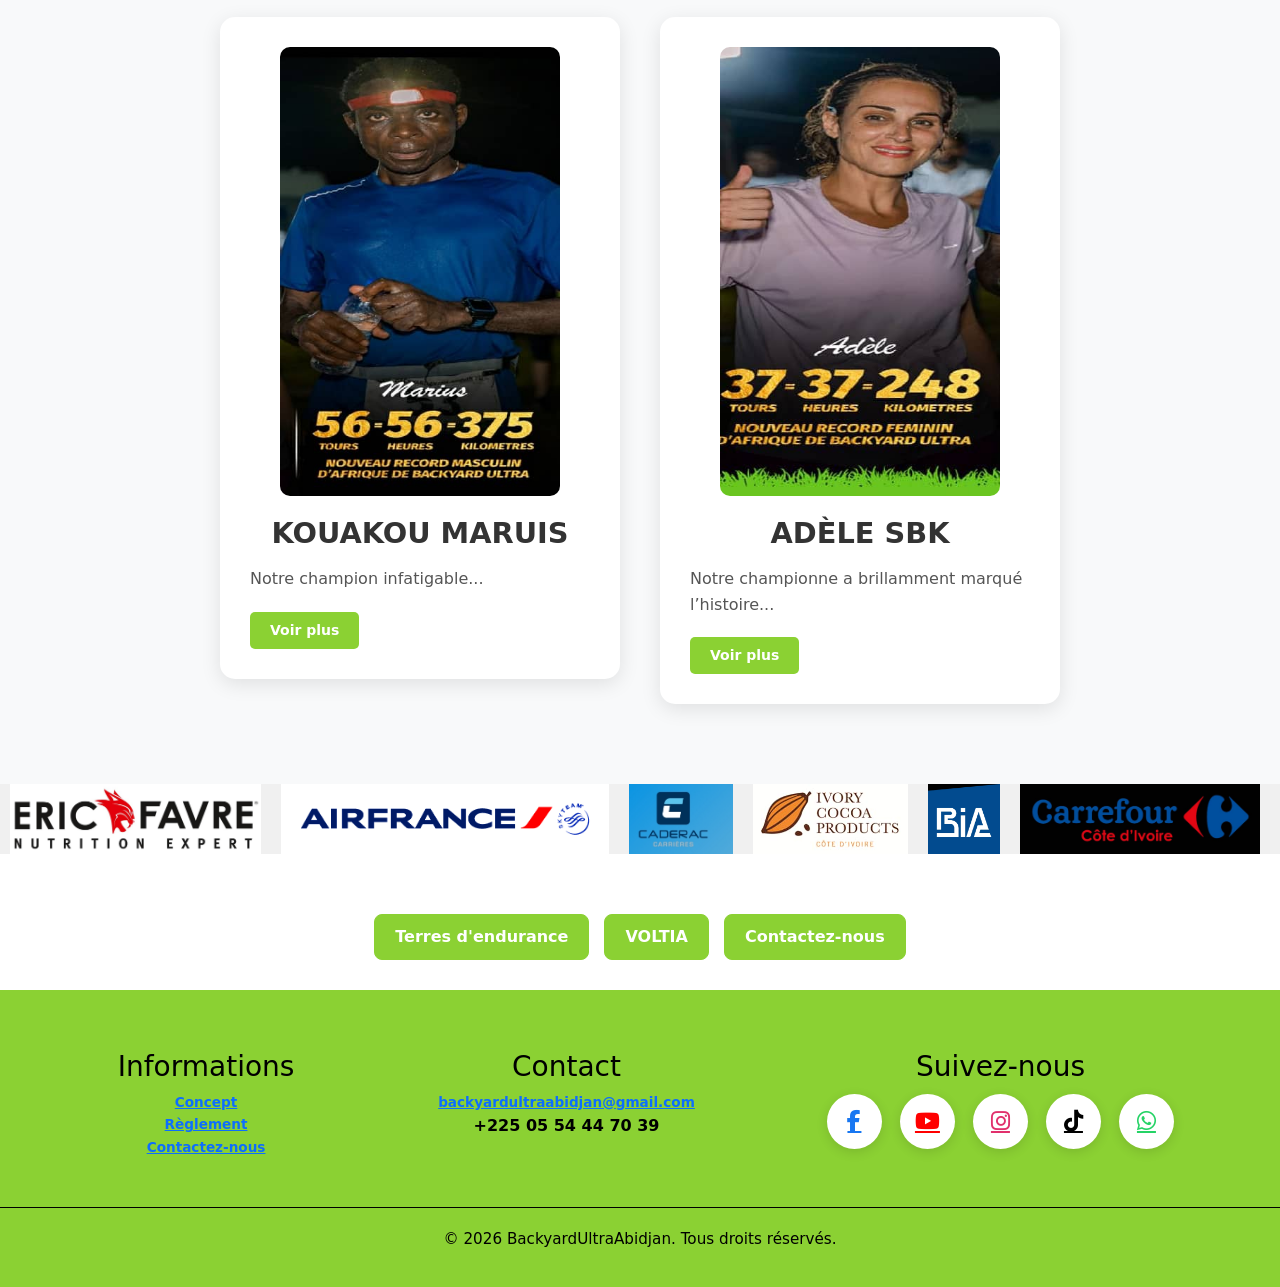
==== commit 7f9cb120: "trespropre" ====
--- a/index.html
+++ b/index.html
@@ -218,6 +218,9 @@
         <div class="footer-column">
             <h3>Informations</h3>
             <p class="contact-detail-c">
+                <a href="concept.html">Concept</a>
+            </p>
+            <p class="contact-detail-c">
                 <a href="reglement.html">Règlement</a>
             </p>
             <p class="contact-detail-c">
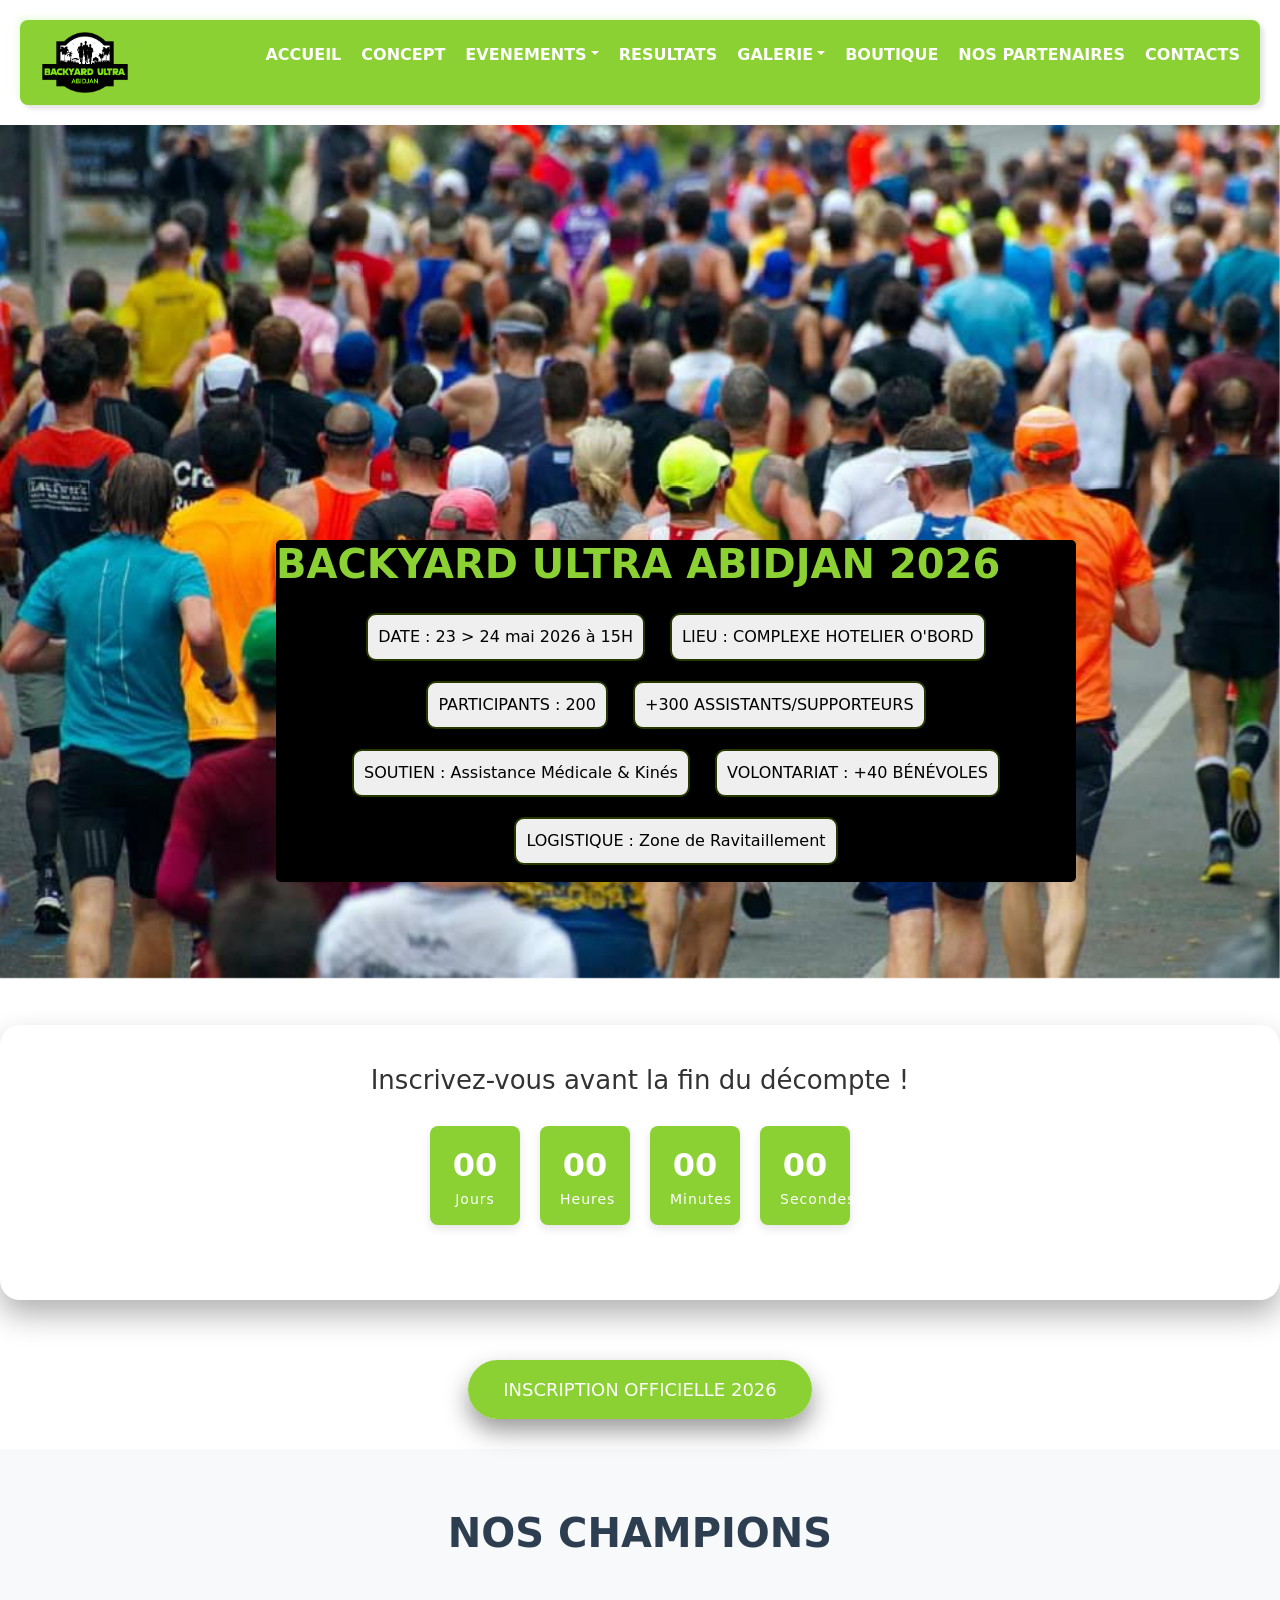
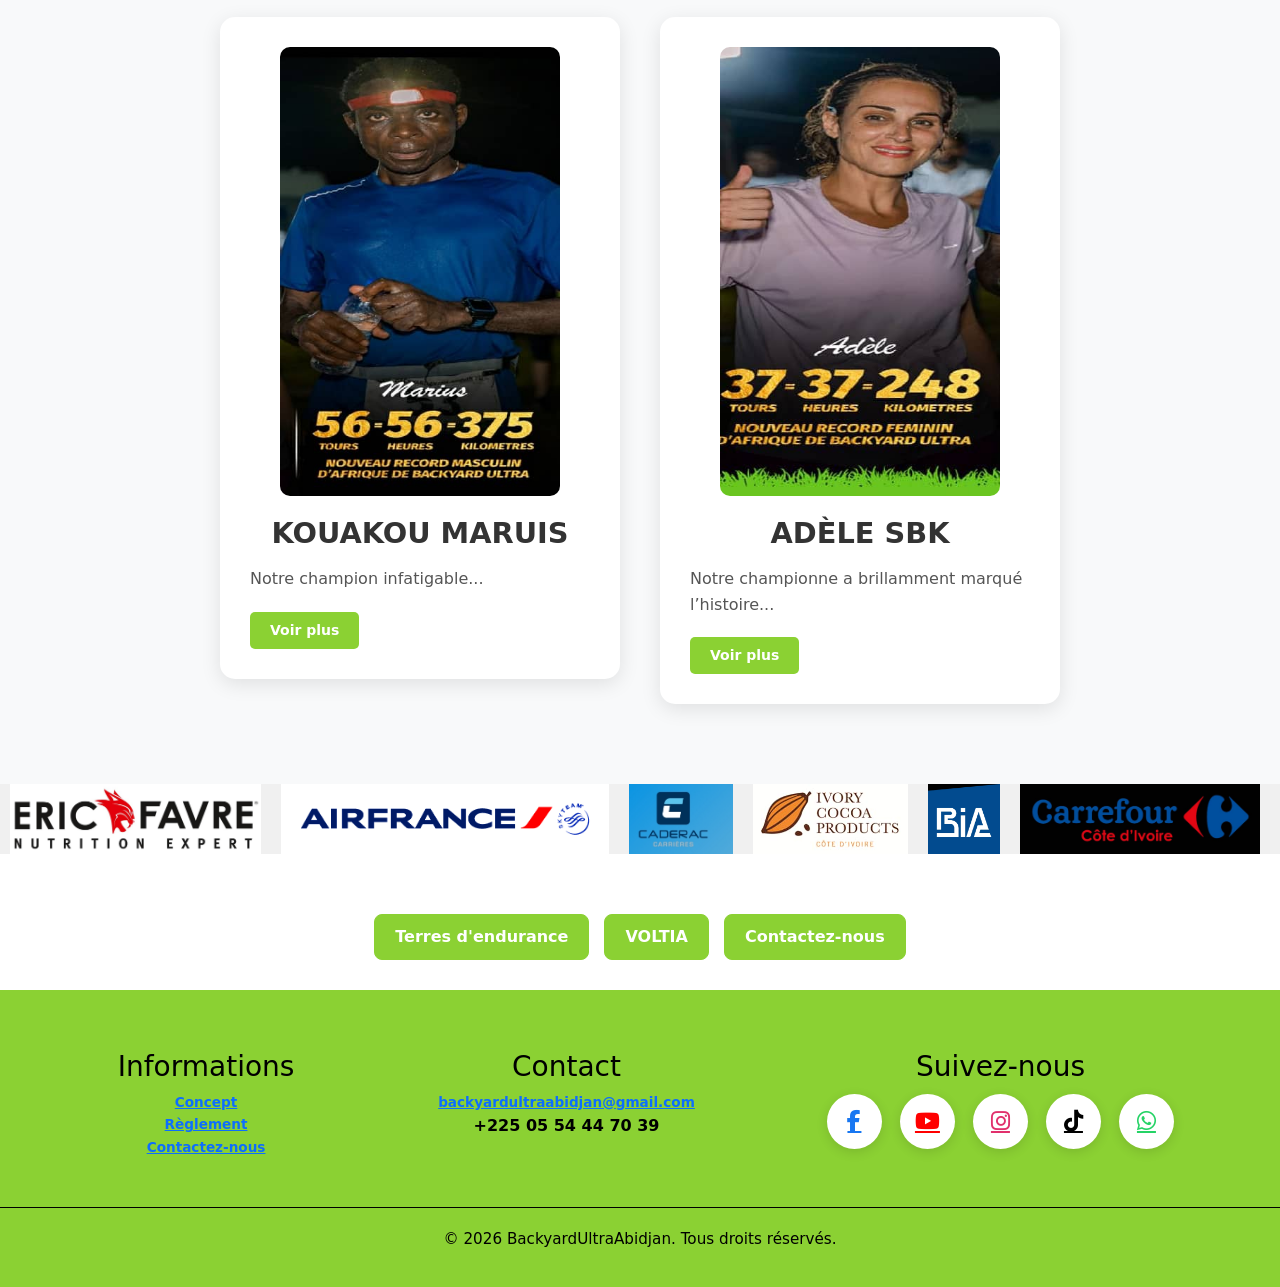
==== commit 53d78d92: "heur" ====
--- a/index.html
+++ b/index.html
@@ -67,7 +67,7 @@
         <div class="actualite">
             <h1 class="defile">BACKYARD ULTRA ABIDJAN 2026</h1>
         <div class="btn">
-            <button>DATE : 23 > 24 mai 2026</button>
+            <button>DATE : 23 > 24 mai 2026 à 15H</button>
             <button>LIEU : COMPLEXE HOTELIER O'BORD</button>
             <button>PARTICIPANTS : 200</button>
             <button>+300 ASSISTANTS/SUPPORTEURS</button>
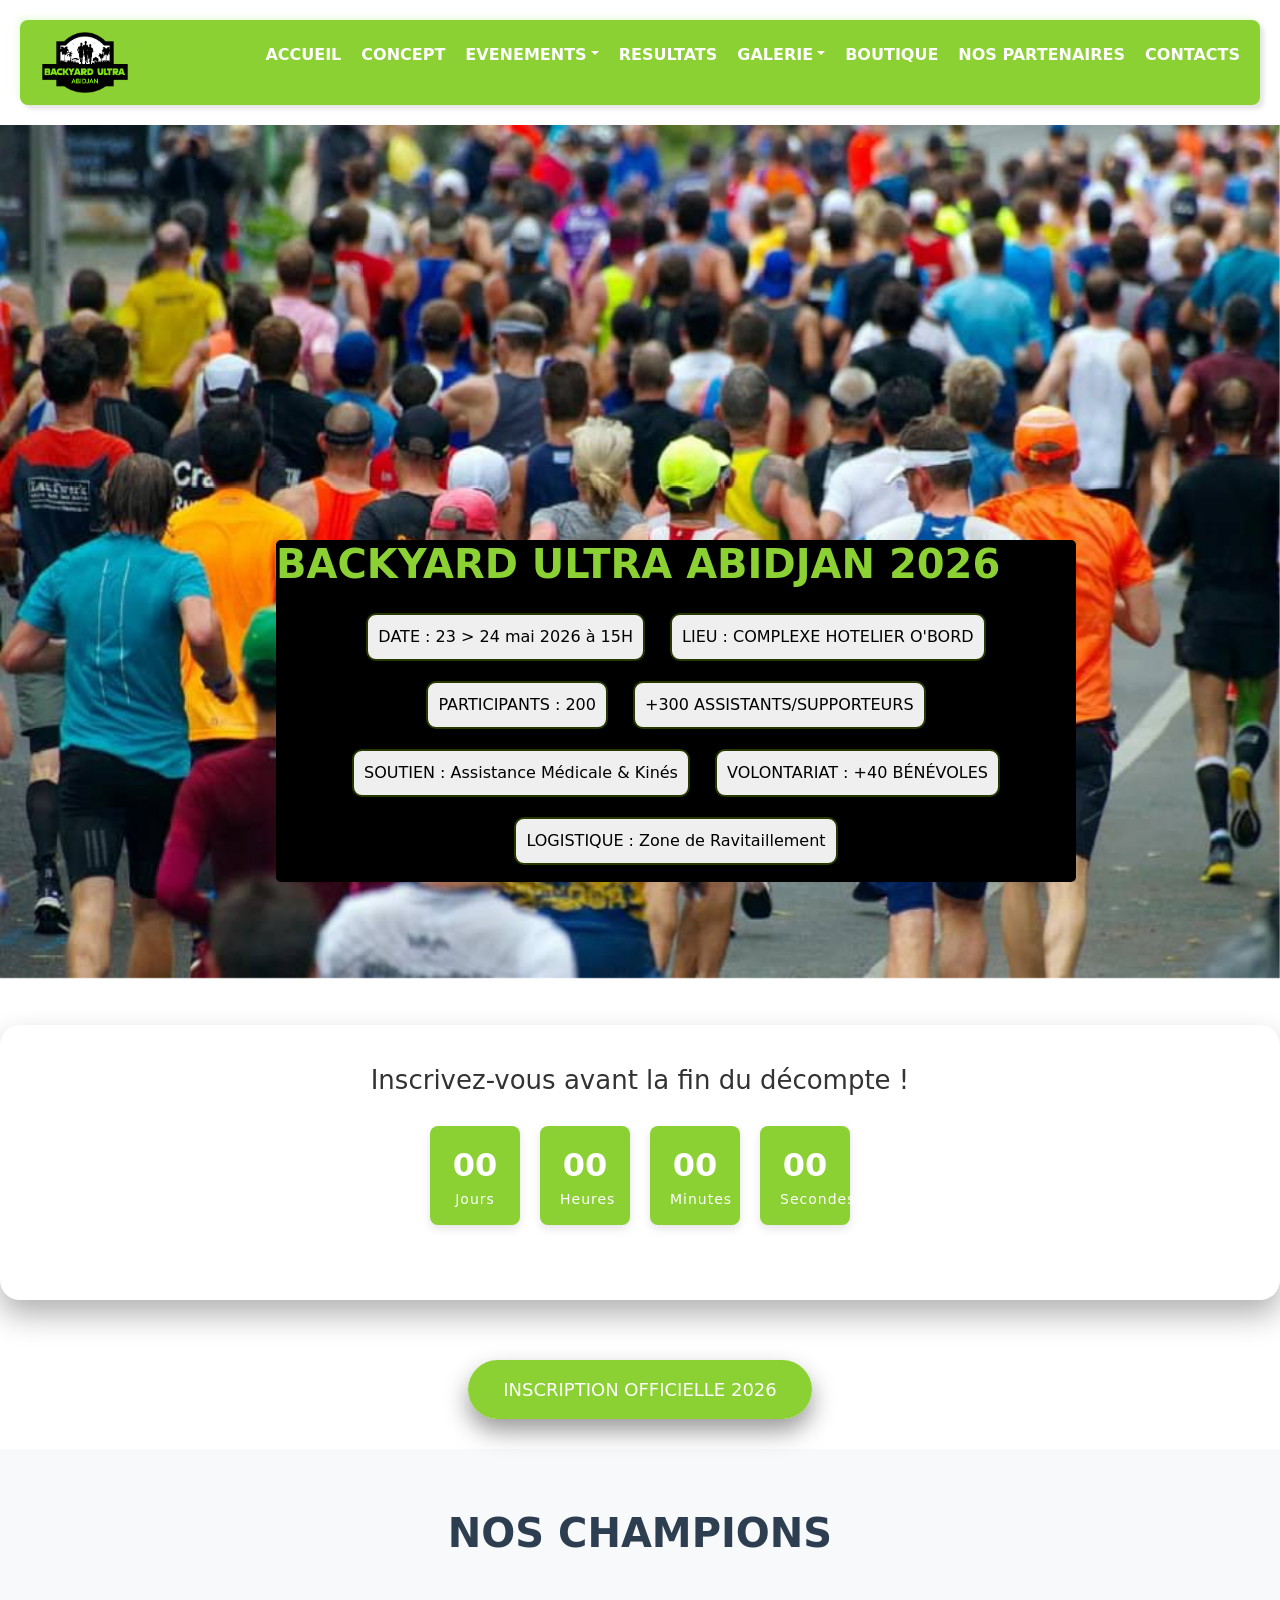
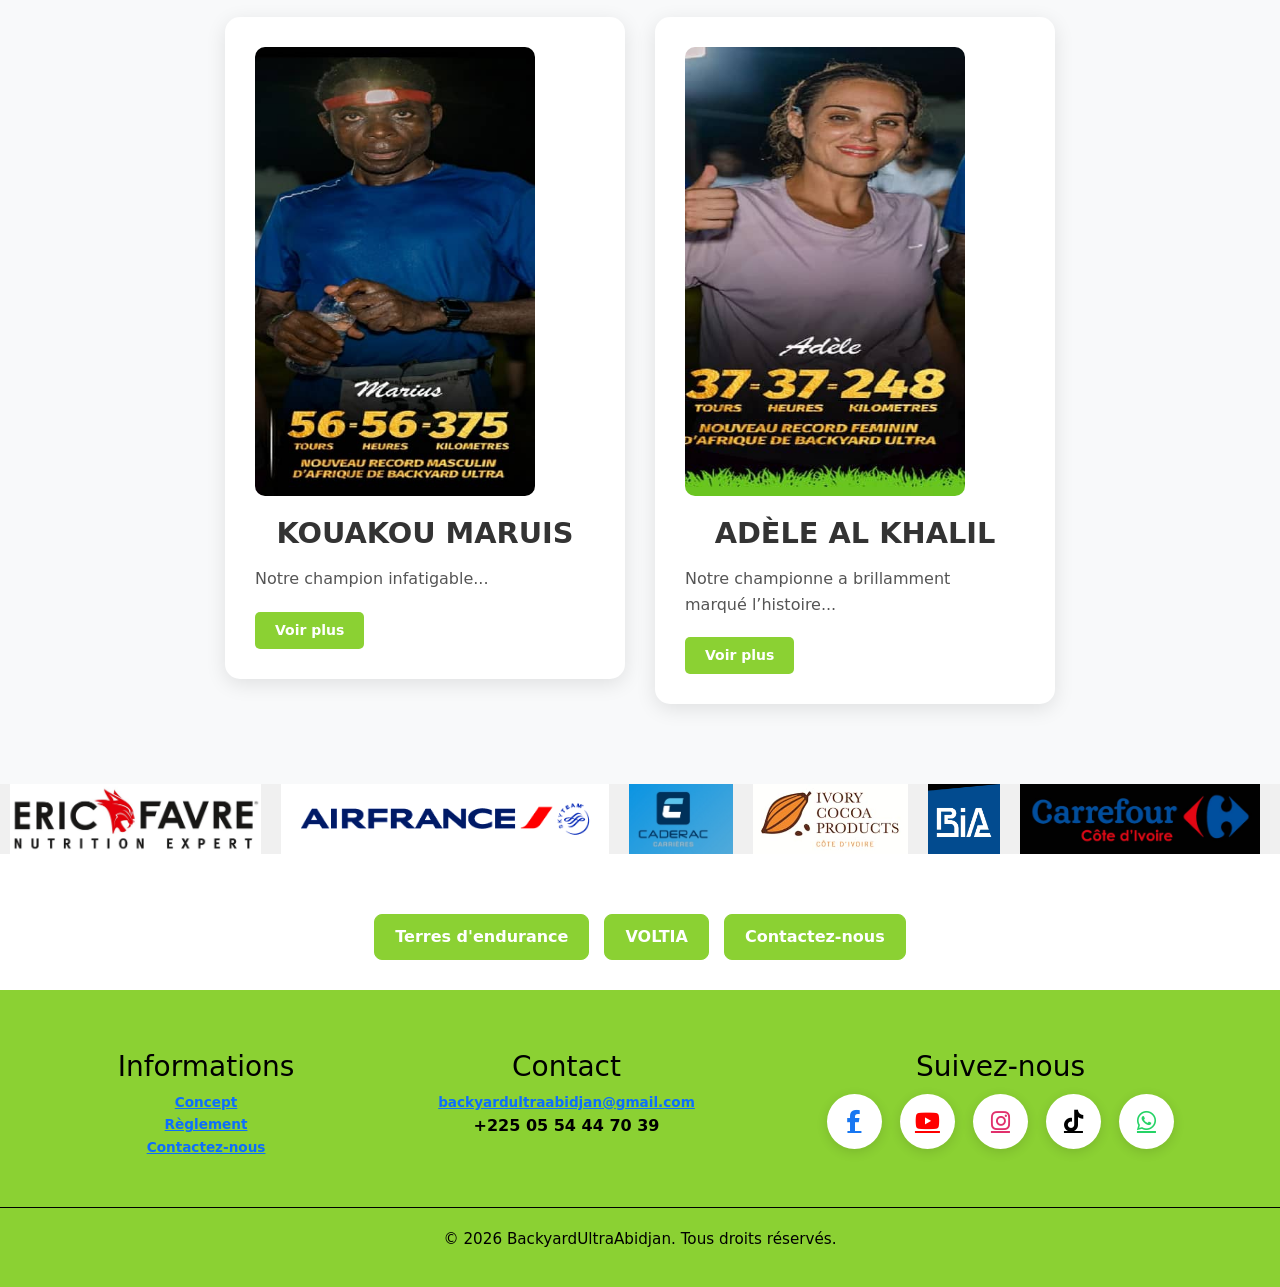
==== commit 2764591d: "ajout champion" ====
--- a/index.html
+++ b/index.html
@@ -117,7 +117,13 @@
 devenant <strong>recordman africain masculin</strong> de la discipline.
 <br>
 
-Par ses exploits, Marius Kouakou contribue activement 
+<br><strong>Le 2 octobre 2025</strong> lors de l'<strong>Ultra Tour du Lac de Monteux </strong>en France, 
+<strong>Marius Kouakou a couru 85 boucles </strong>(≈ <strong>570 km</strong>)
+ce qui représente une performance d'endurance exceptionnelle dans ce type d'épreuve. Il a 
+terminé <strong>2ᵉ de cette course </strong>.
+
+
+<br>Par ses exploits, Marius Kouakou contribue activement 
 au rayonnement de la <strong>Côte d’Ivoire</strong> 
 dans l’ultra-endurance mondiale.
 </p>
@@ -128,9 +134,9 @@
 
         <div class="profile-card">
             <img src="img/adele.jpeg" alt="Championne" class="profile-img">
-            <h3>Adèle Sbk</h3>
+            <h3>Adèle Al Khalil</h3>
             <div class="content">
-                <p>Notre championne a brillamment marqué l’histoire...</p>
+                <p>Notre championne a brillamment <br> marqué l’histoire...</p>
                 <div class="more-text">
                     <p>Adèle est une athlète ivoirienne spécialisée en <strong>ultra-endurance</strong>, 
 notamment dans le format <strong>Backyard Ultra</strong>, 
@@ -153,6 +159,7 @@
 <strong>recordwoman africaine féminine de Backyard Ultra</strong>, 
 faisant d’elle une figure inspirante de l’ultra-endurance africaine 
 et un modèle pour de nombreuses coureuses.
+<br>
 </p>
                 </div>
                 <button class="btn-read-more">Voir plus</button>
--- a/style.css
+++ b/style.css
@@ -1808,4 +1808,26 @@
                 padding: 18px 20px;
                 font-size: 0.95rem;
                } 
-                }+                }
+
+ .champions-wrapper {
+    display: flex;
+    gap: 30px;
+    justify-content: center;
+    
+    flex-wrap: wrap;
+}
+
+.profile-card {
+    display: flex;
+    flex-direction: column;
+    width: 350px;              /* même largeur */
+    background: #fff;
+    border-radius: 15px;
+    overflow: hidden;
+}
+
+.btn-read-more {
+    margin-top: auto;          /* 🔥 clé pour l’alignement */
+}
+
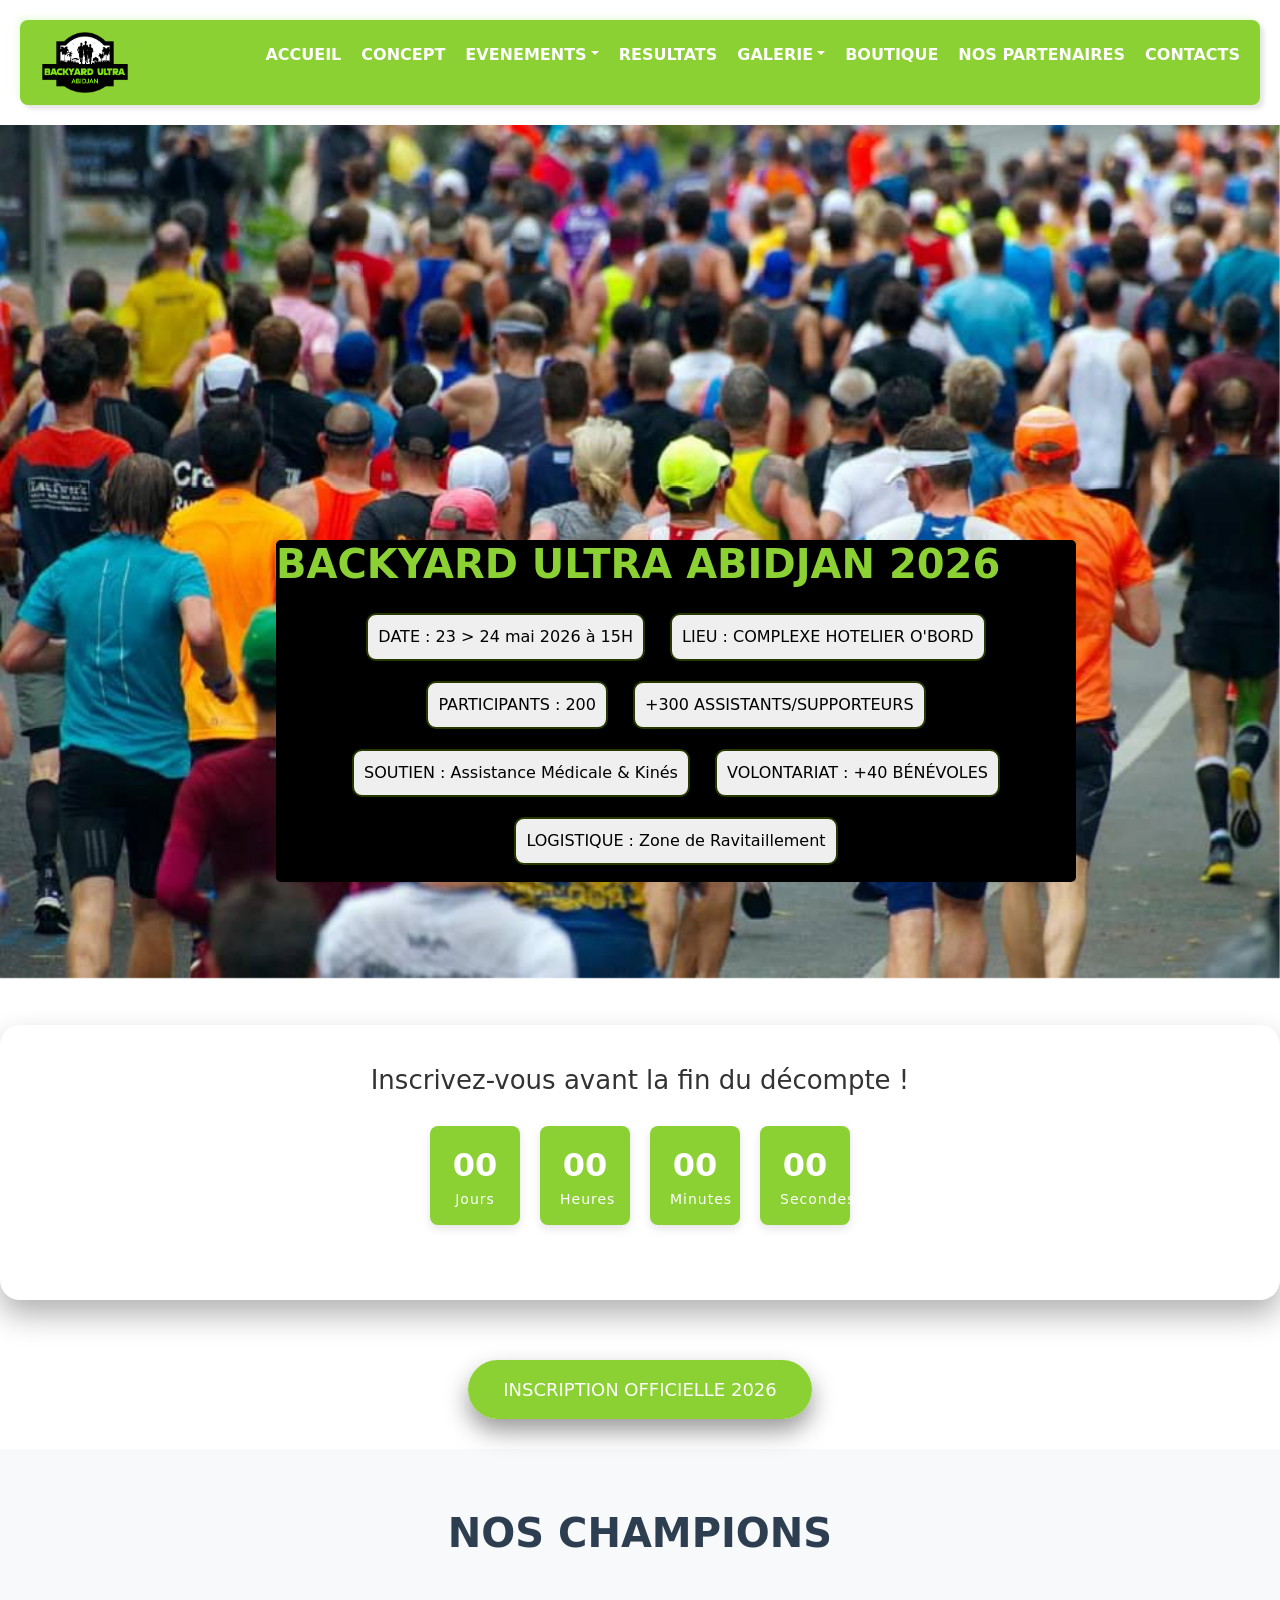
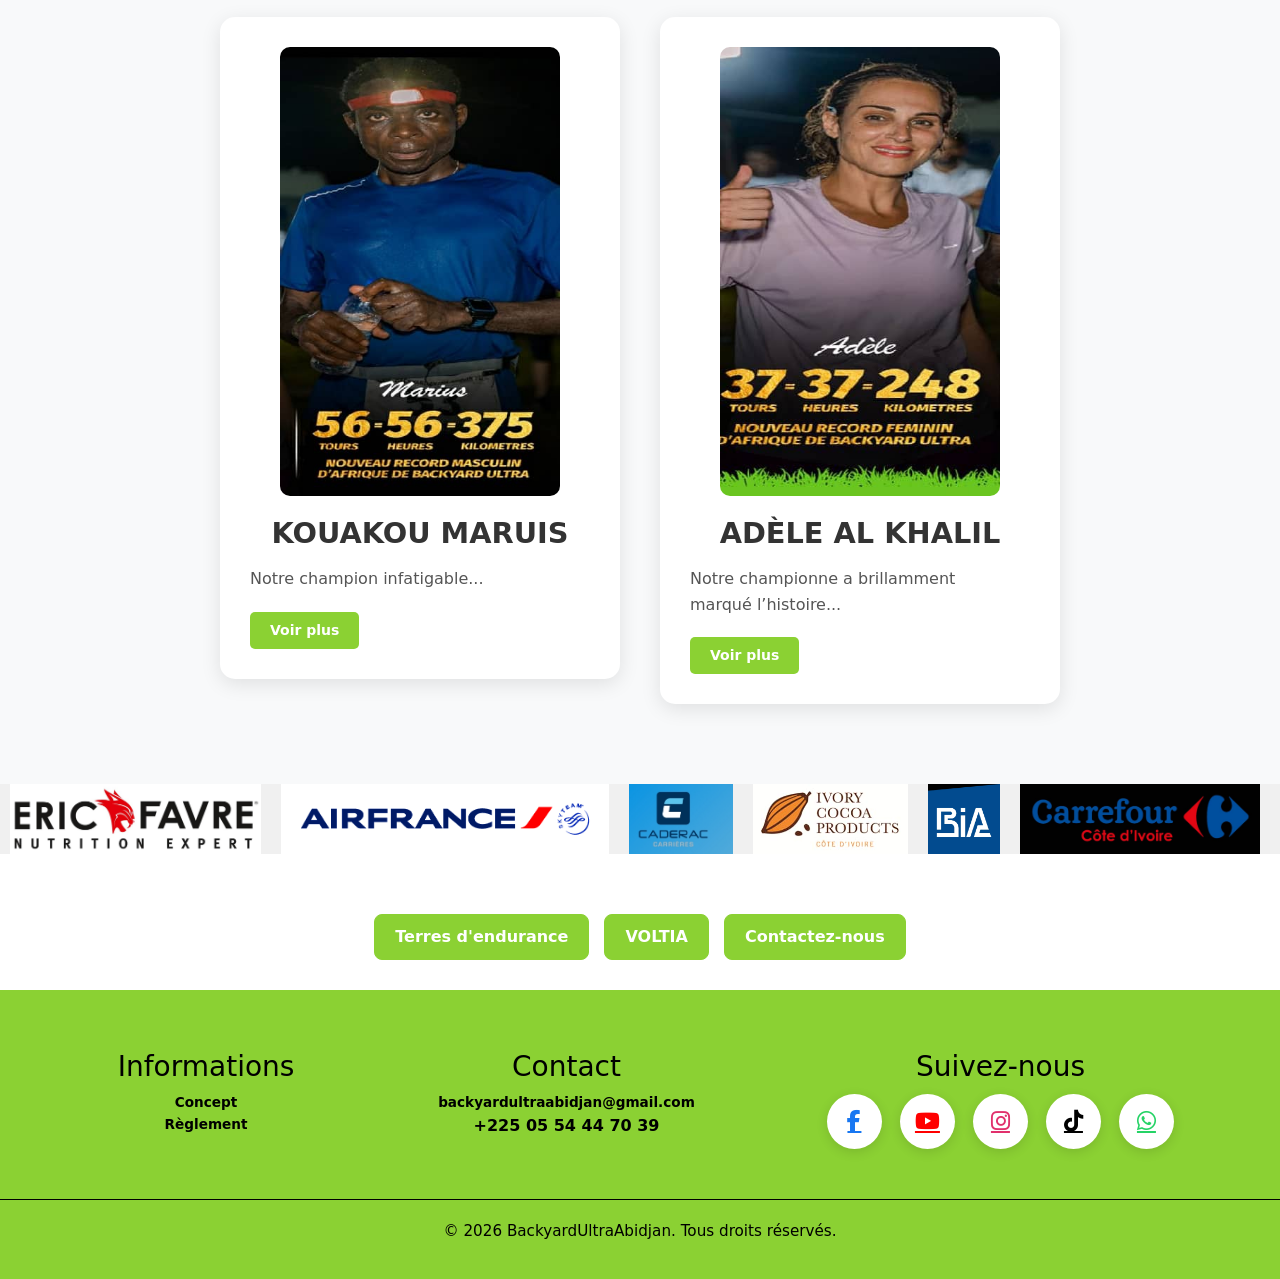
==== commit e00b9cf7: "footer bon" ====
--- a/index.html
+++ b/index.html
@@ -230,9 +230,7 @@
             <p class="contact-detail-c">
                 <a href="reglement.html">Règlement</a>
             </p>
-            <p class="contact-detail-c">
-                <a href="contact.html">Contactez-nous</a>
-            </p>
+           
         </div>
 
         <div class="footer-column">
--- a/style.css
+++ b/style.css
@@ -1809,25 +1809,9 @@
                 font-size: 0.95rem;
                } 
                 }
-
- .champions-wrapper {
-    display: flex;
-    gap: 30px;
-    justify-content: center;
-    
-    flex-wrap: wrap;
-}
-
-.profile-card {
-    display: flex;
-    flex-direction: column;
-    width: 350px;              /* même largeur */
-    background: #fff;
-    border-radius: 15px;
-    overflow: hidden;
-}
-
-.btn-read-more {
-    margin-top: auto;          /* 🔥 clé pour l’alignement */
-}
-
+.contact-detail-c a{
+  text-decoration: none;
+  color: black;
+}
+ 
+
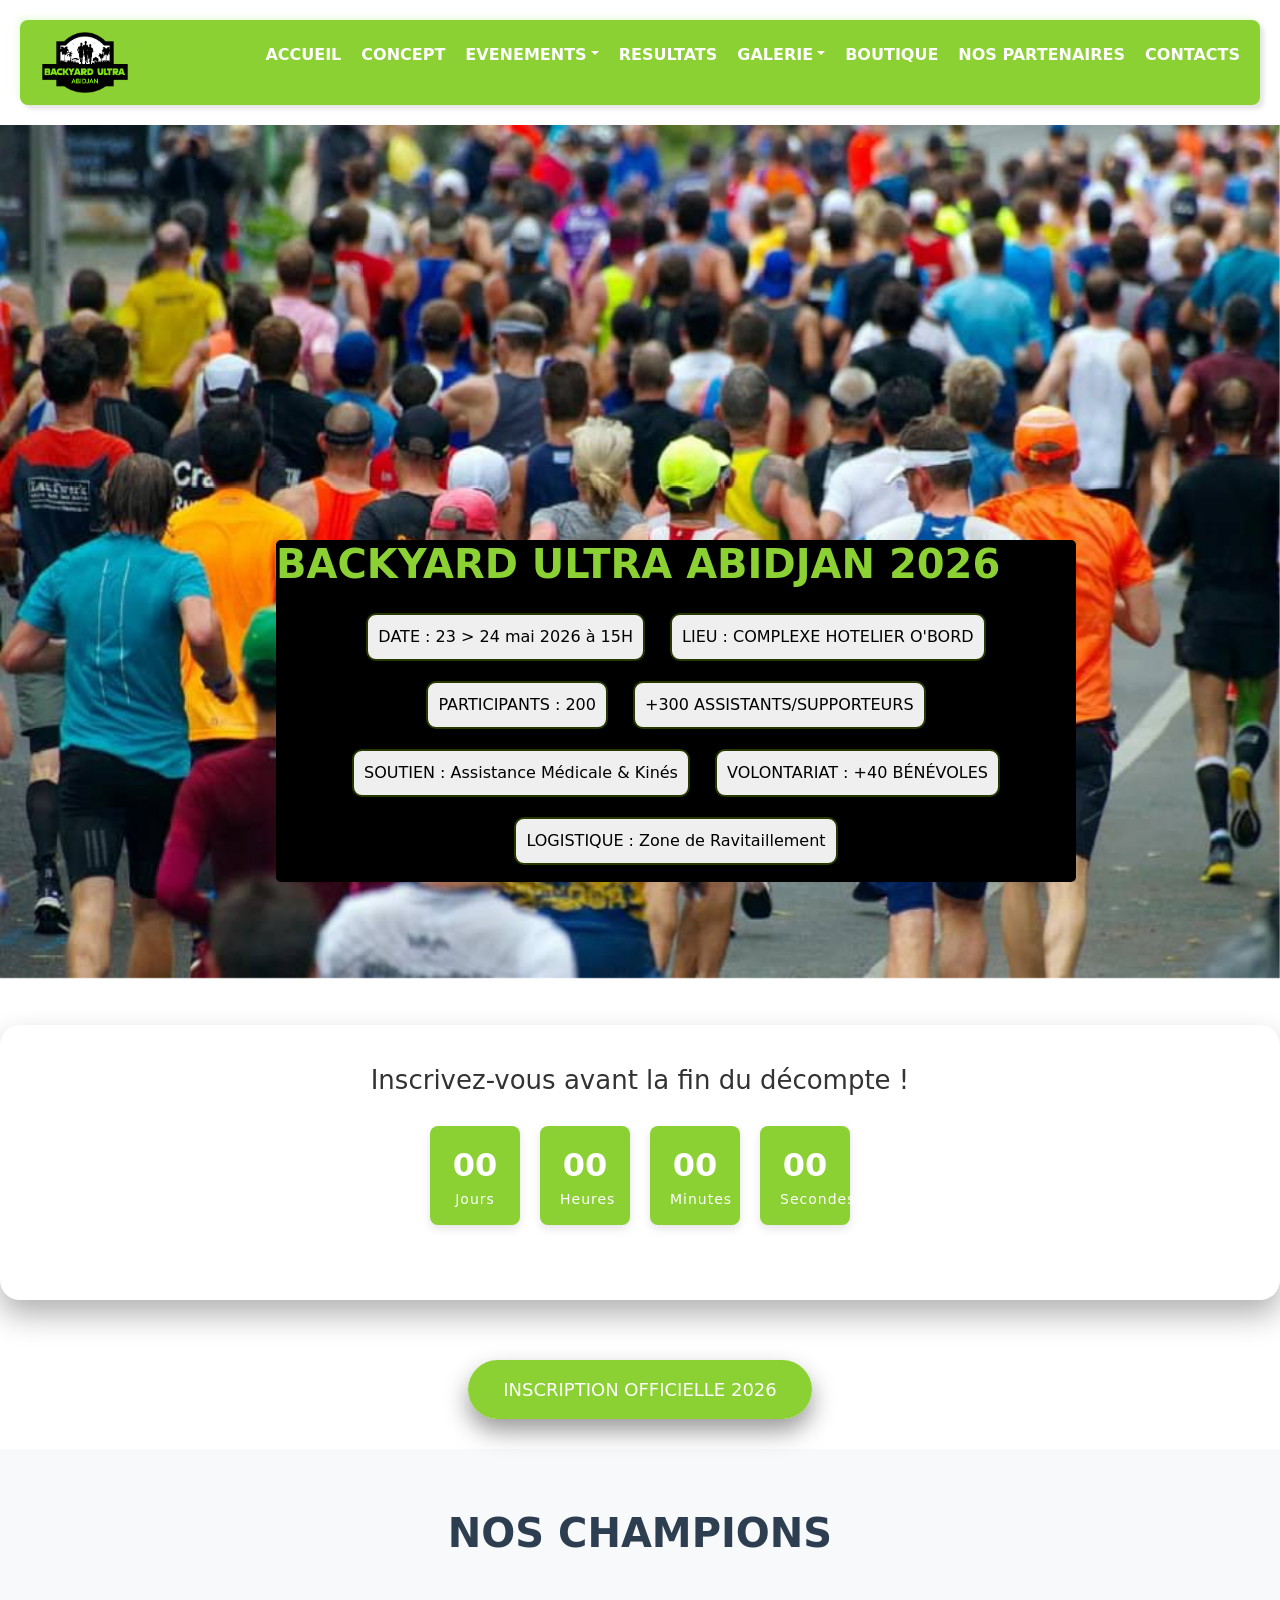
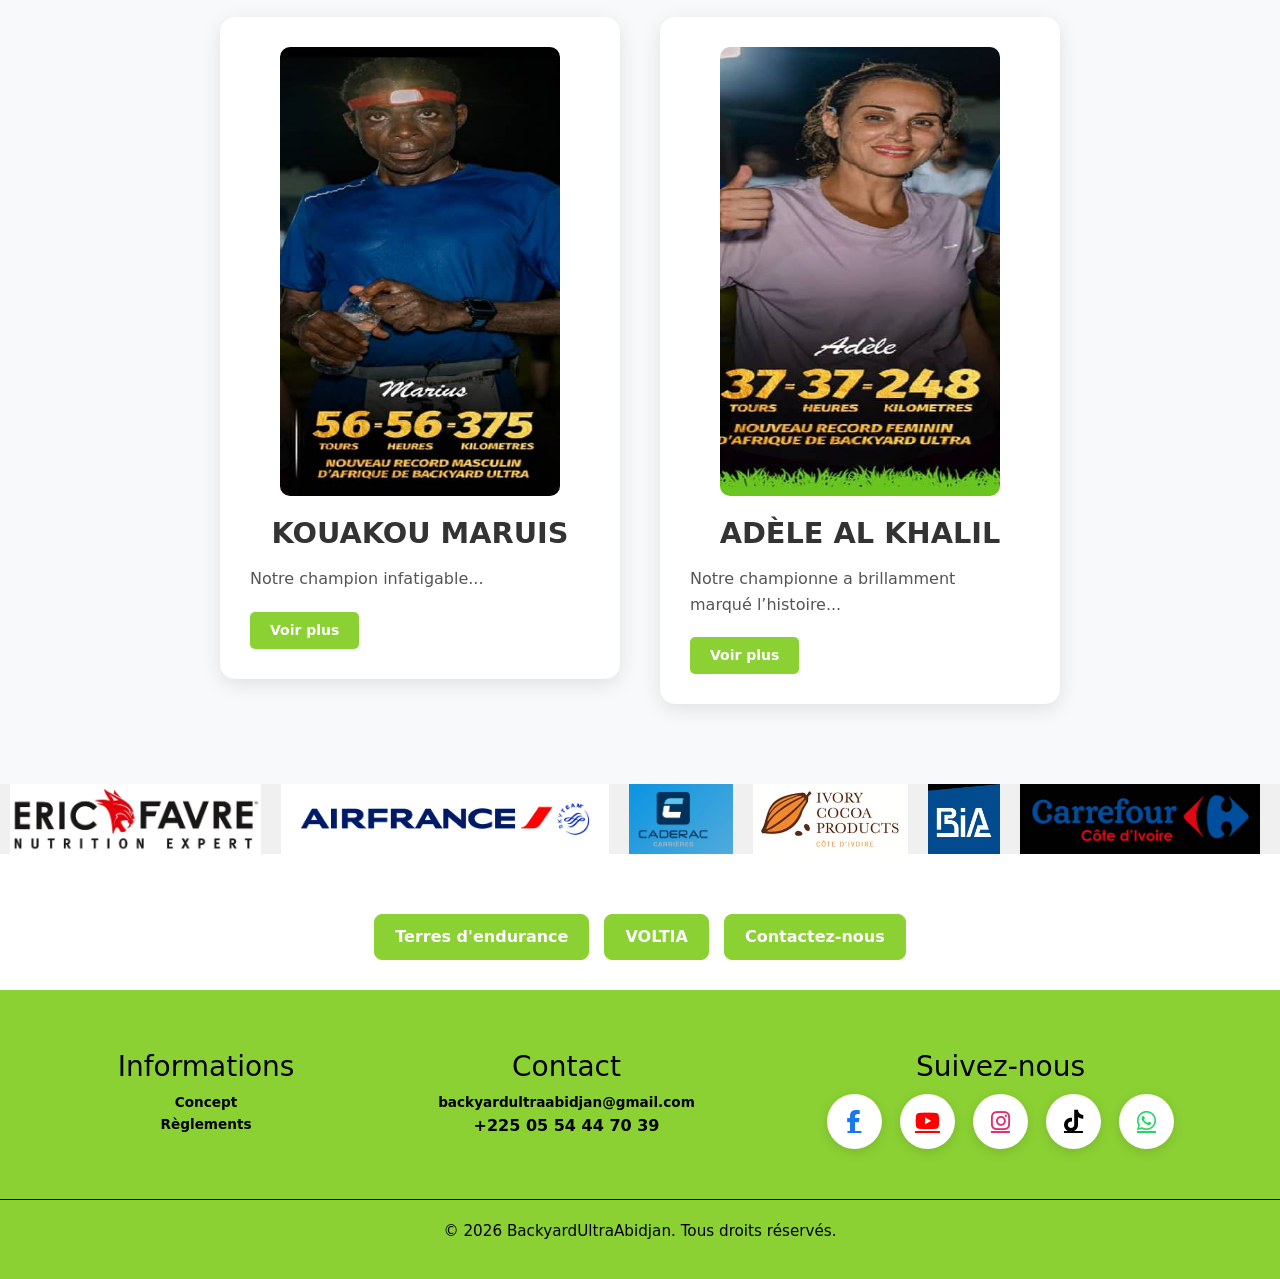
==== commit f478a2f6: "s de" ====
--- a/index.html
+++ b/index.html
@@ -228,7 +228,7 @@
                 <a href="concept.html">Concept</a>
             </p>
             <p class="contact-detail-c">
-                <a href="reglement.html">Règlement</a>
+                <a href="reglement.html">Règlements</a>
             </p>
            
         </div>
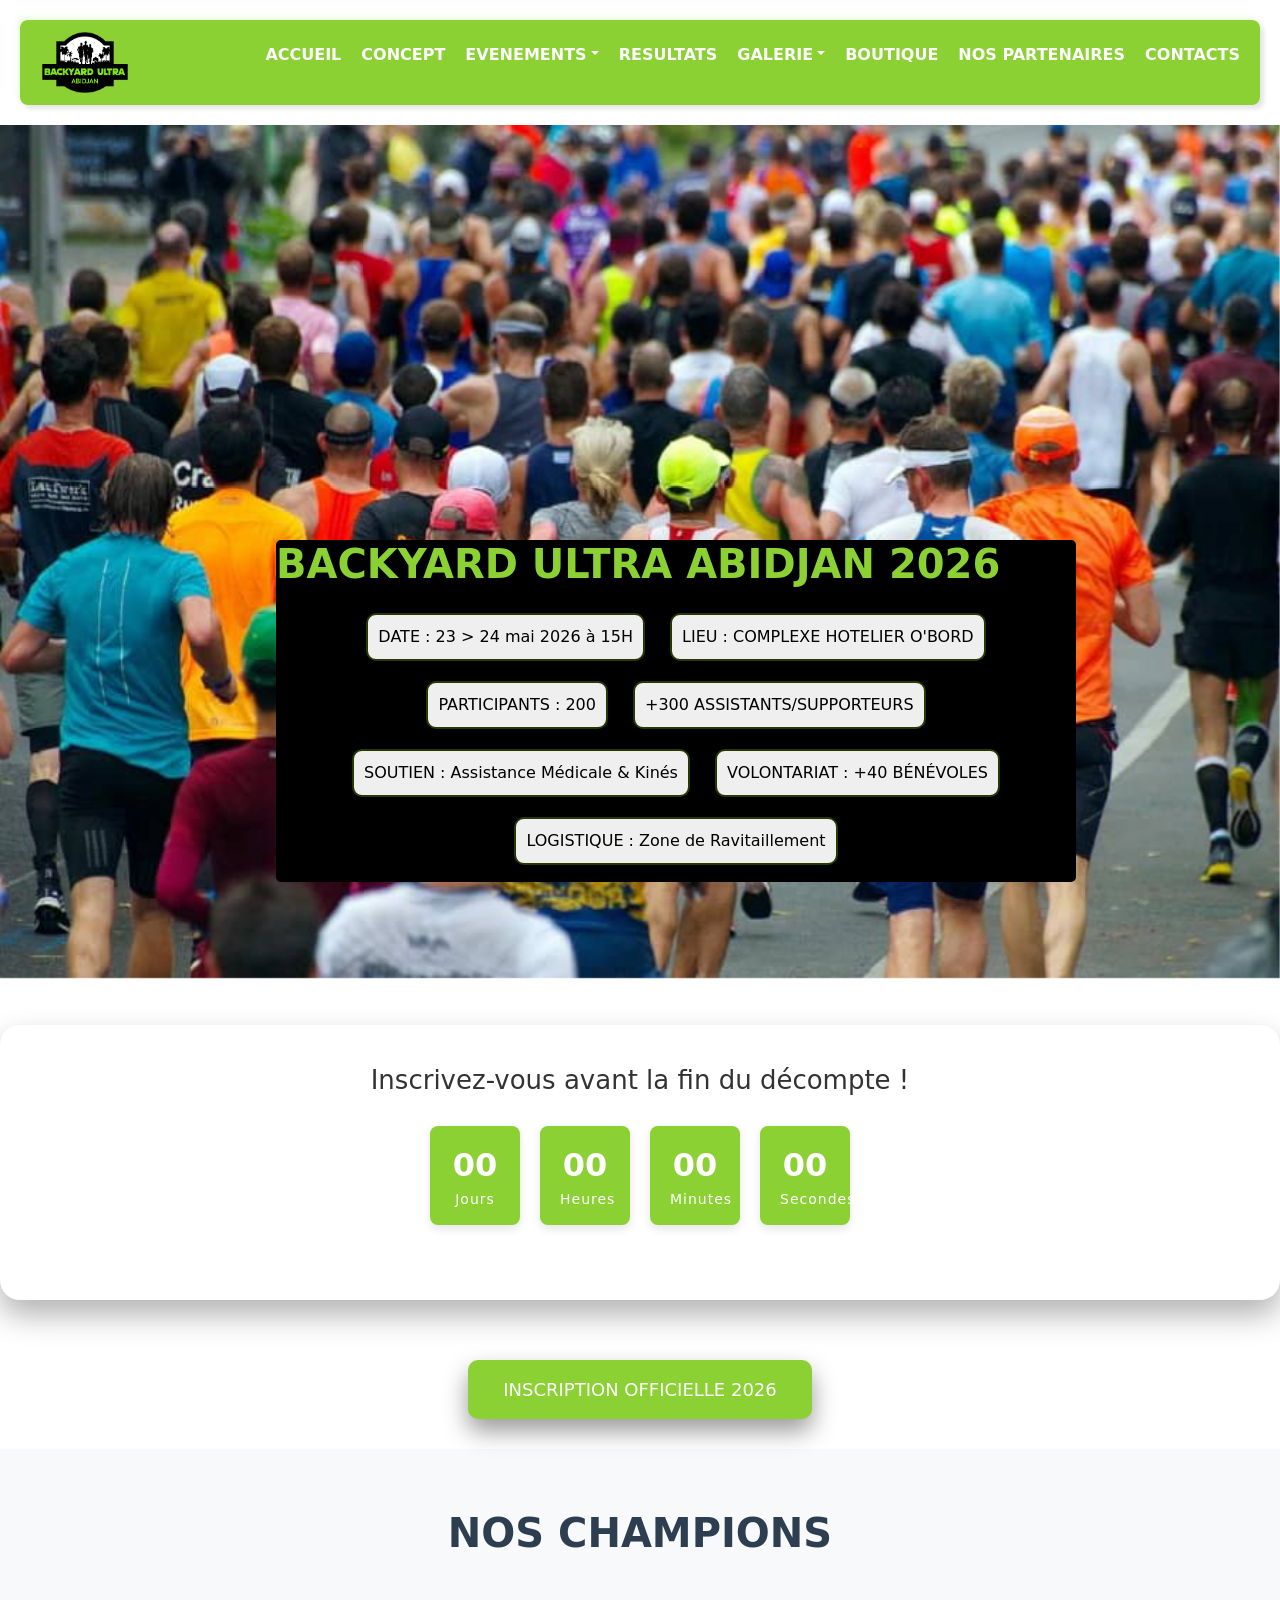
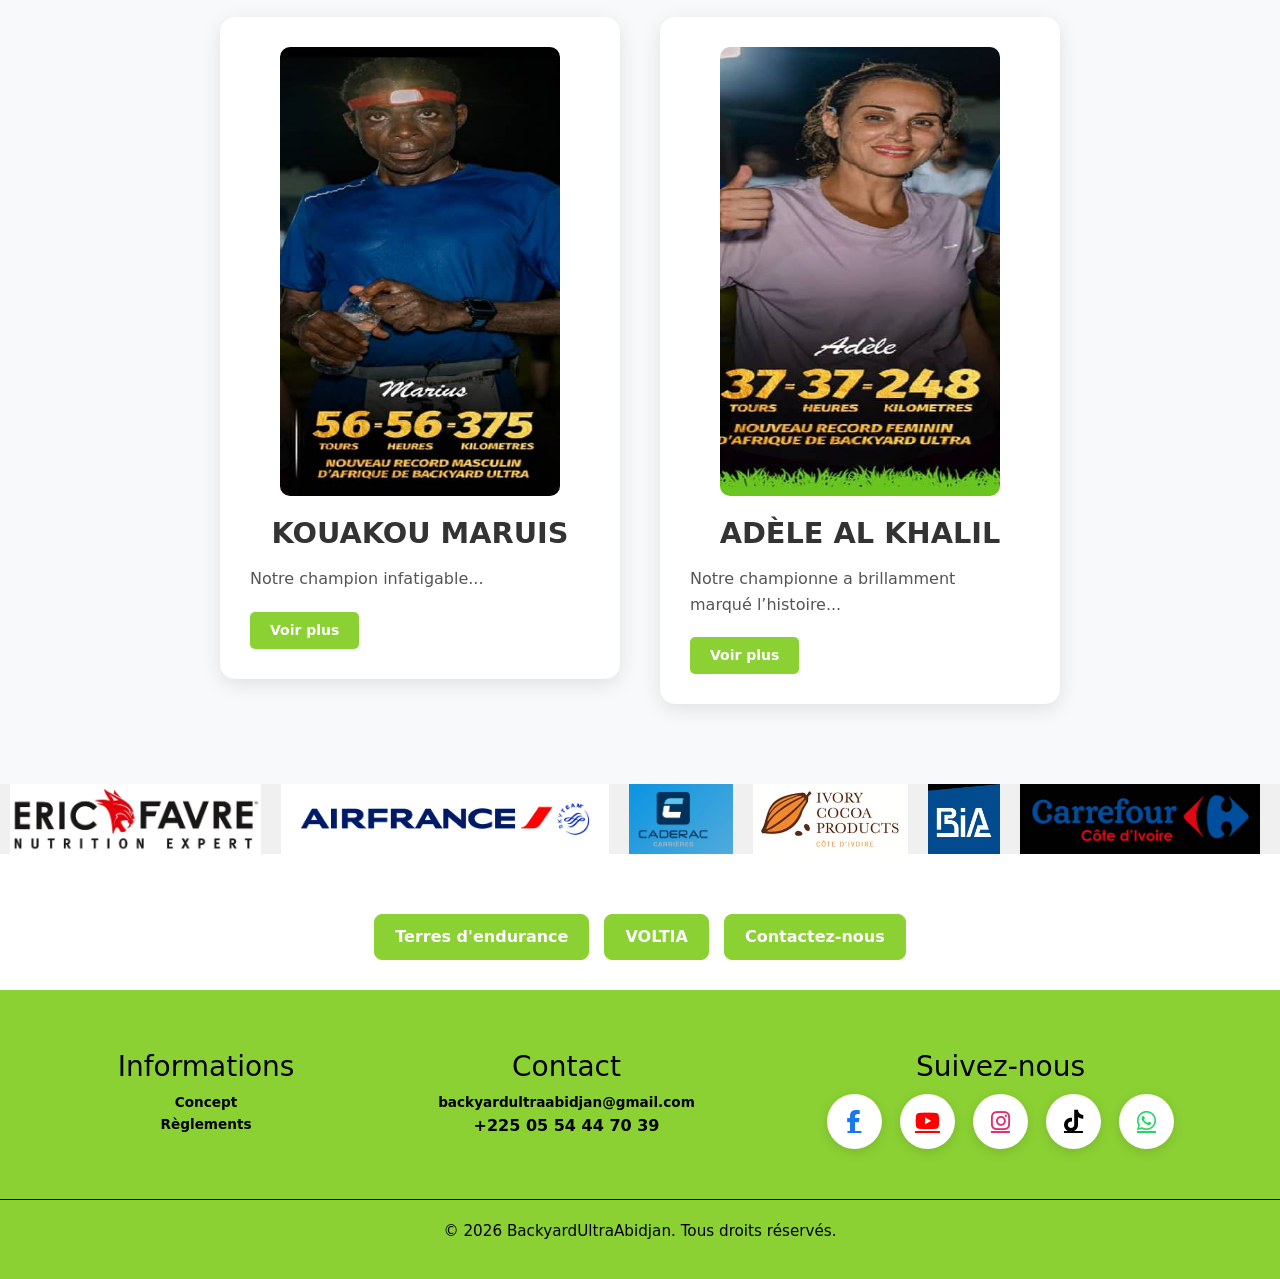
==== commit f3cd1f65: "prees" ====
--- a/index.html
+++ b/index.html
@@ -133,7 +133,7 @@
         </div>
 
         <div class="profile-card">
-            <img src="img/adele.jpeg" alt="Championne" class="profile-img">
+            <img src="img/adele.jpeg" alt="Champion" class="profile-img">
             <h3>Adèle Al Khalil</h3>
             <div class="content">
                 <p>Notre championne a brillamment <br> marqué l’histoire...</p>
--- a/style.css
+++ b/style.css
@@ -97,7 +97,7 @@
   white-space: nowrap;
   display: inline-block;
   position: relative;
-  animation: defilement 8s linear infinite;
+  animation: defilement 5s linear infinite;
 }
 
 @keyframes defilement {
@@ -344,18 +344,19 @@
 .register-button {
   display: inline-block;
   padding: 16px 35px;
-  background: linear-gradient(rgba(139,209,51,1), rgba(139,209,51,1), rgba(139,209,51,1));
+  background-color:   rgba(139,209,51,1);
   color: white;
   font-size: 18px;
   text-decoration: none;
-  border-radius: 50px;
+  border-radius: 10px;
   box-shadow: 0 12px 25px rgba(0,0,0,0.4);
-  transition: 0.4s;
+  /* transition: 0.4s; */
 }
 
 .register-button:hover {
-  transform: translateY(-5px) scale(1.05);
-  box-shadow: 0 20px 35px rgba(0,0,0,0.5);
+  /* transform: translateY(-5px) scale(1.05);
+  box-shadow: 0 20px 35px rgba(0,0,0,0.5); */
+  background-color: rgba(54, 209,191, 1);
 }
 
 @keyframes pulse {
@@ -1367,7 +1368,7 @@
     box-shadow: 0 4px 12px rgba(54, 209,191, 1);
 }
 
-.btn-read-more:active {
+.btn-read-more:hover {
     transform: translateY(0);
     background-color: #004085;
 }
